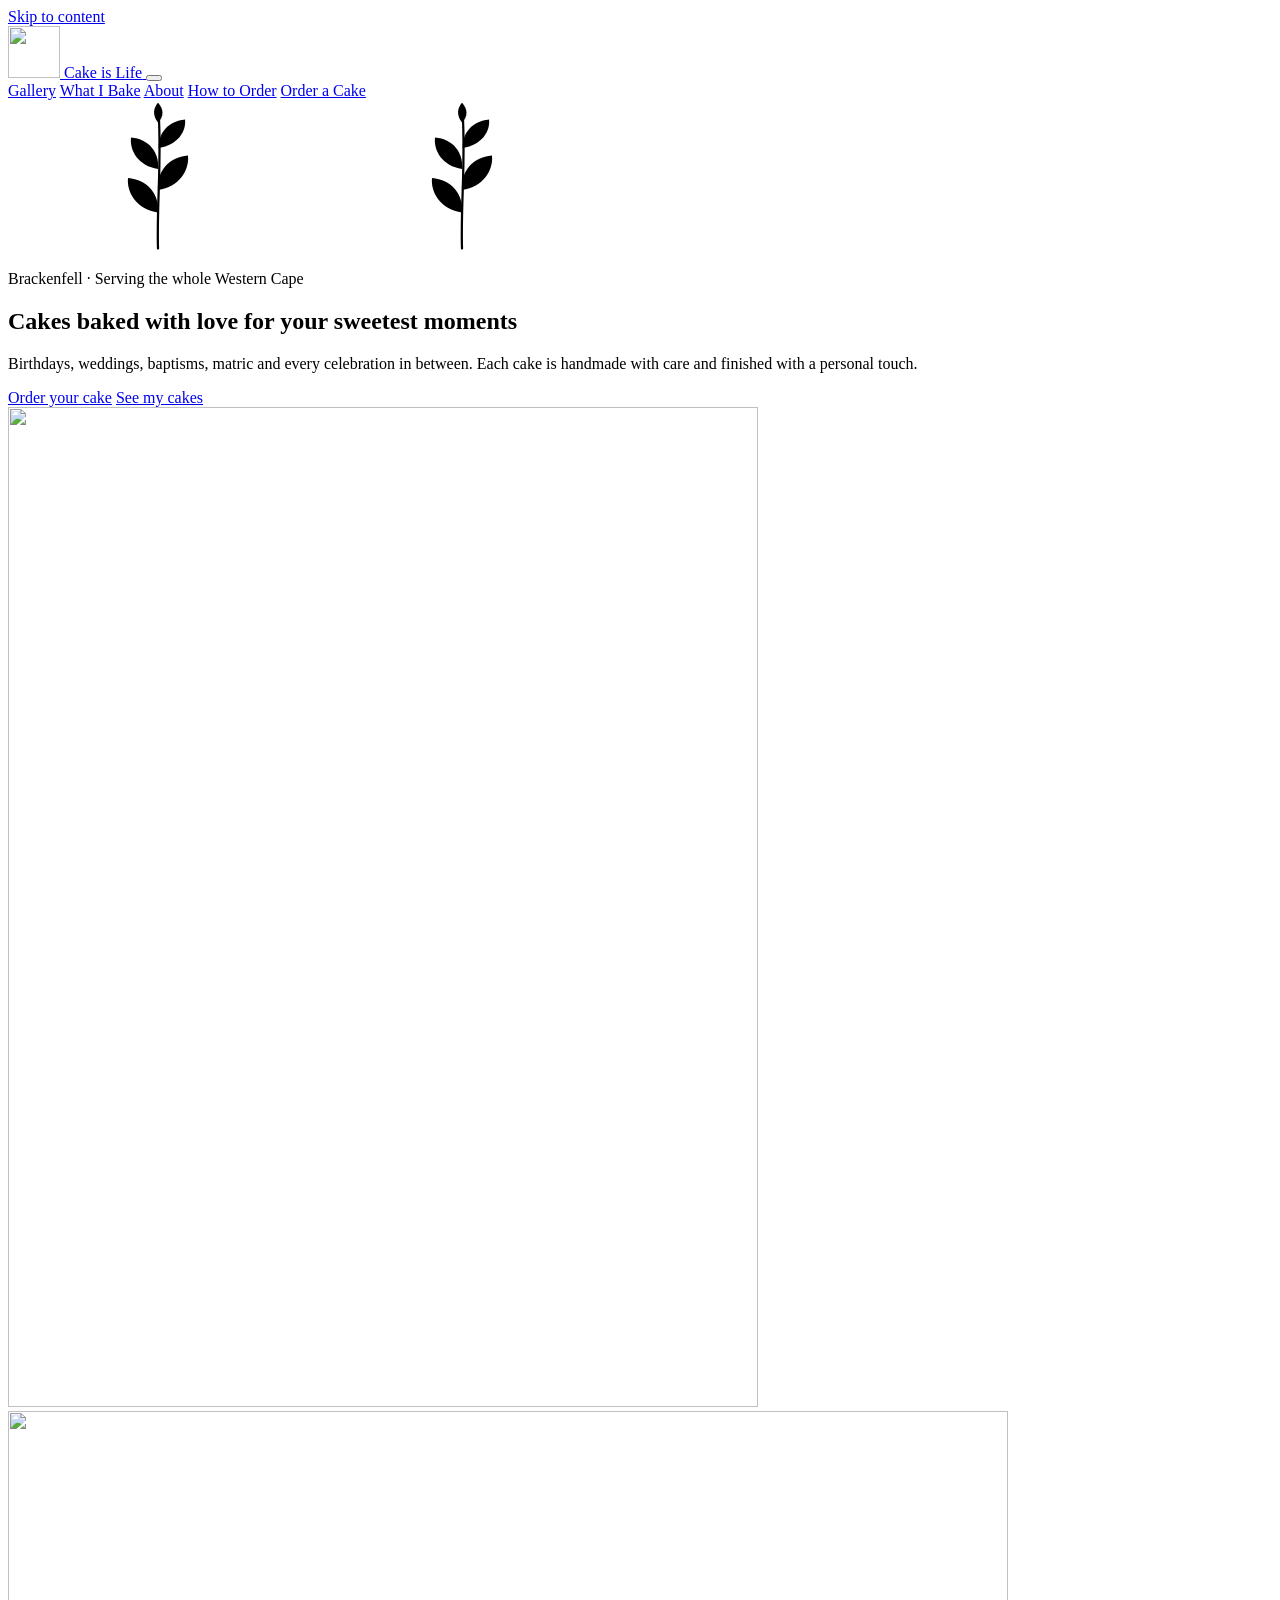
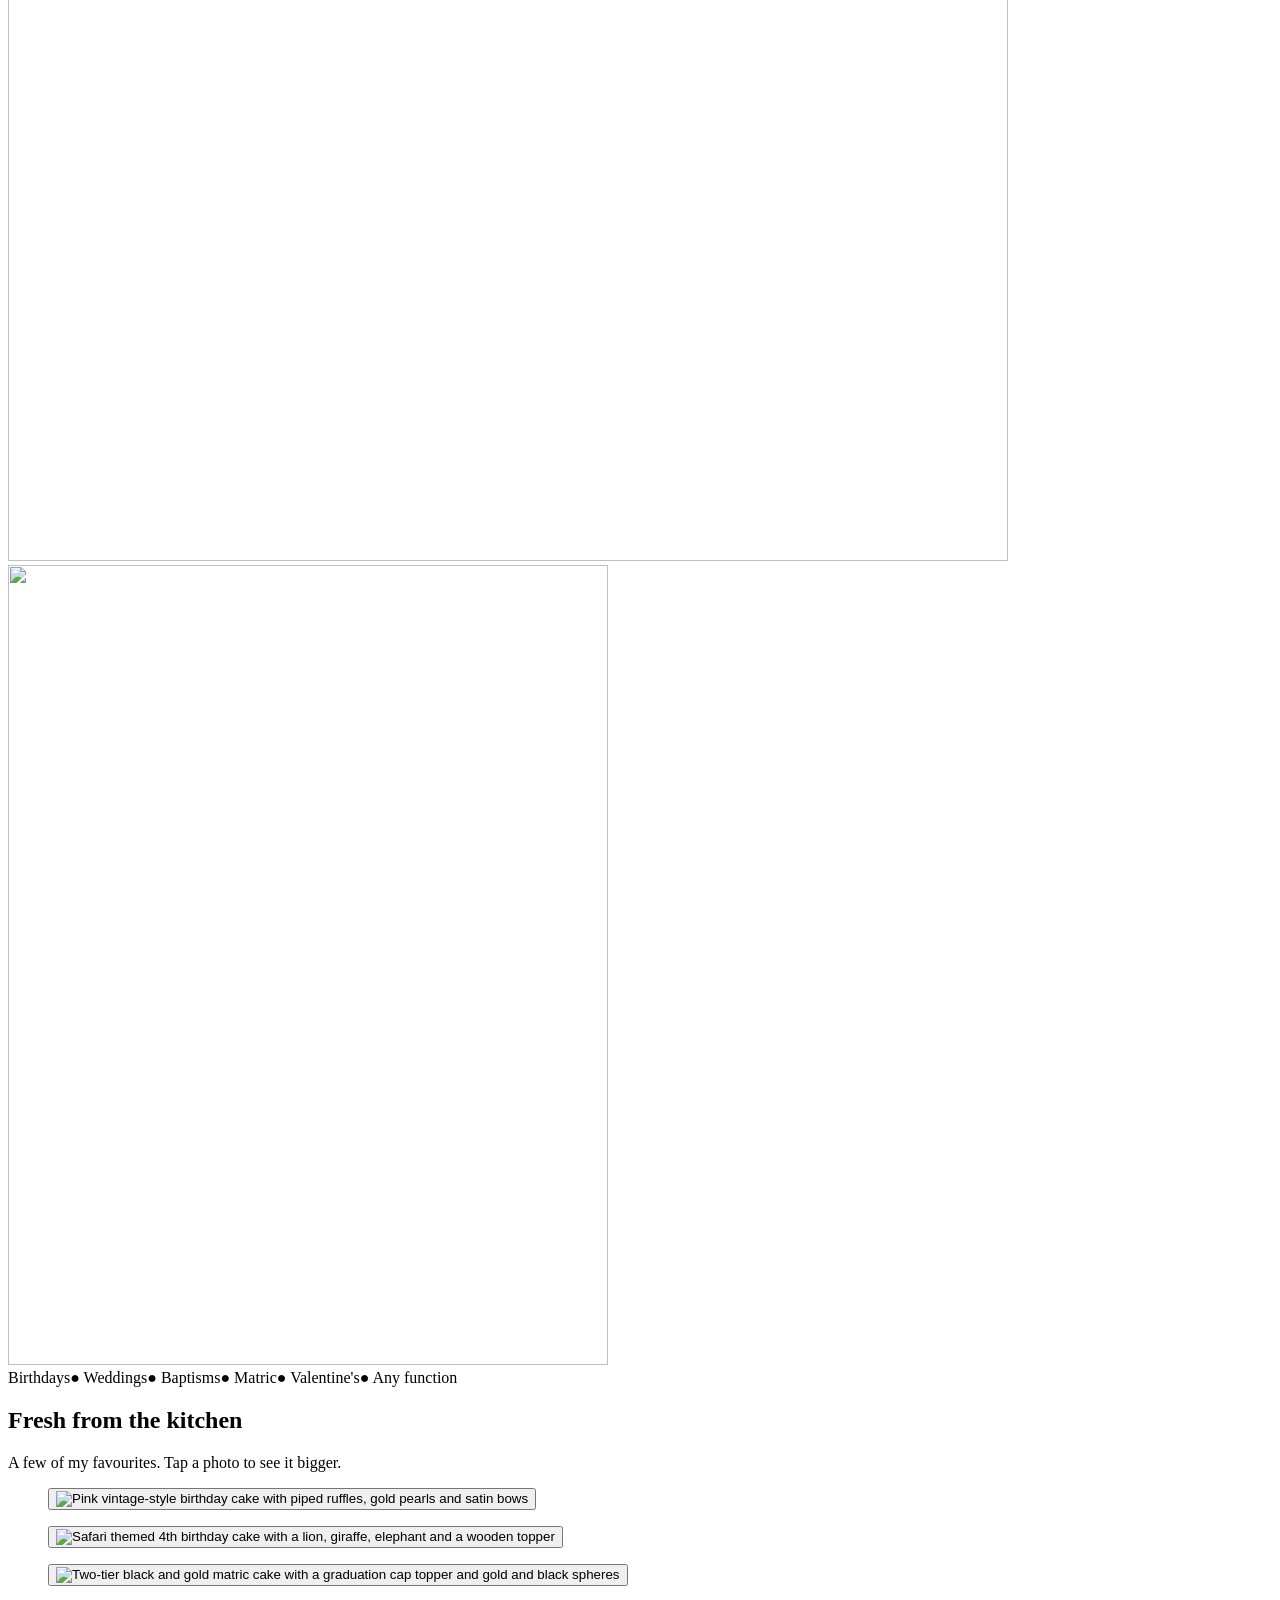
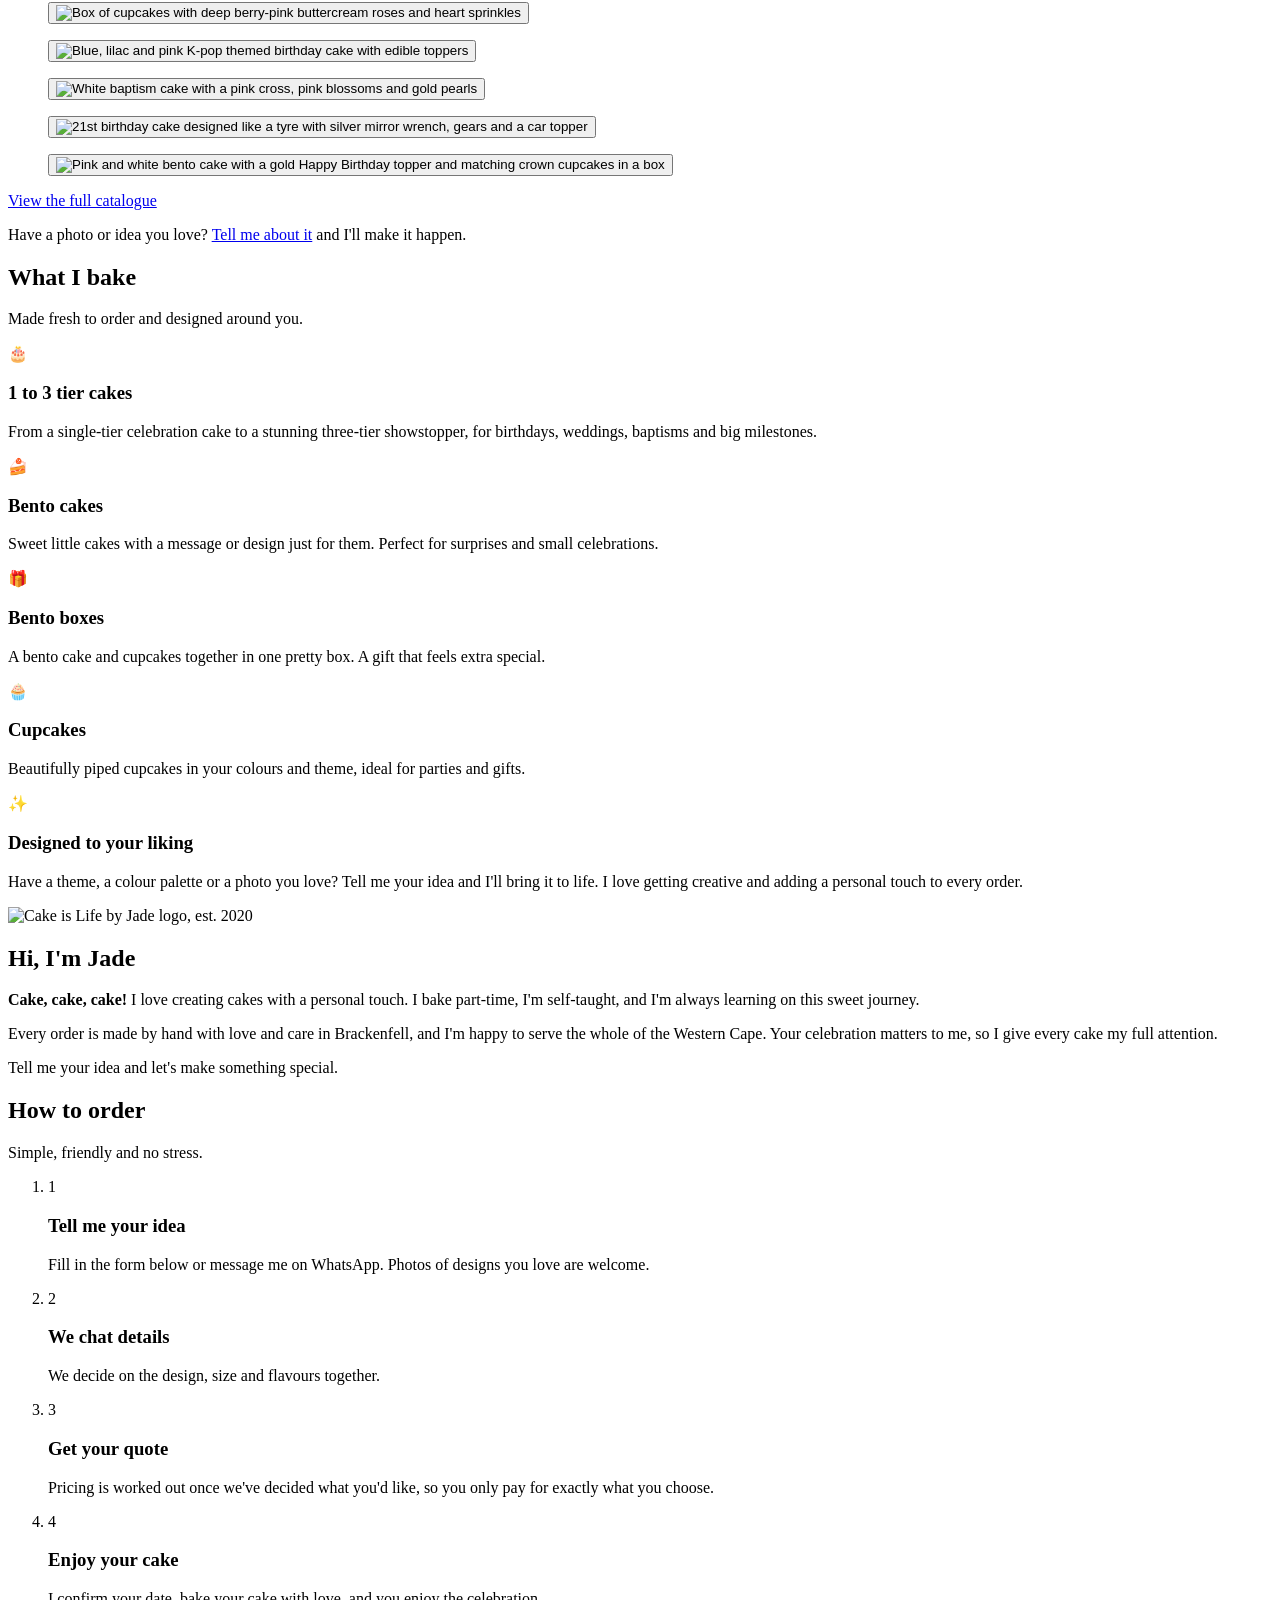
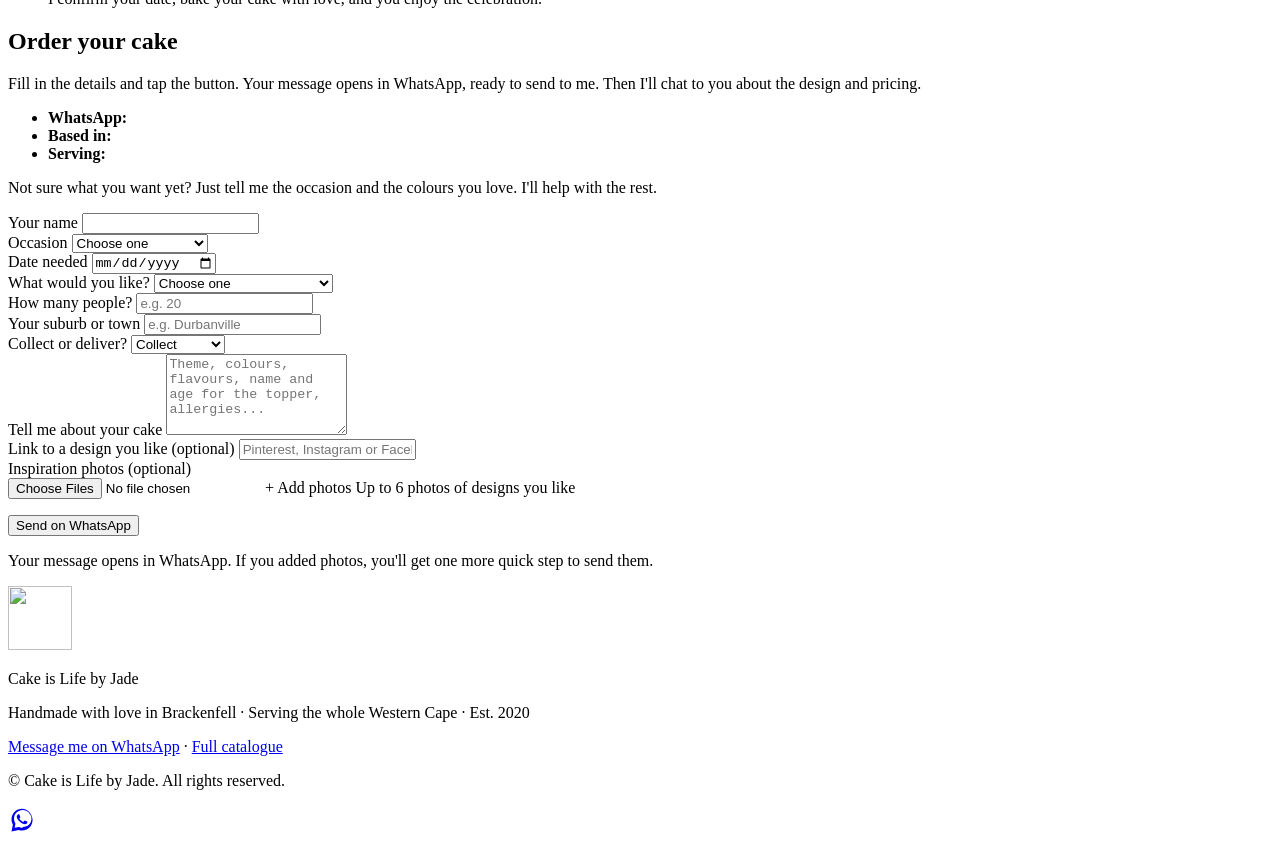
==== index.html @ cea751a5 "Add files via upload" ====
<!DOCTYPE html>
<html lang="en-ZA">
<head>
  <meta charset="utf-8">
  <meta name="viewport" content="width=device-width, initial-scale=1">
  <title>Cake is Life by Jade | Custom Cakes in Brackenfell &amp; the Western Cape</title>
  <meta name="description" content="Handmade custom cakes, bento cakes, bento boxes and cupcakes by Jade in Brackenfell, serving the whole Western Cape. Birthdays, weddings, baptisms and more. Order on WhatsApp.">
  <meta name="theme-color" content="#F27BB0">
  <link rel="icon" type="image/png" href="images/favicon.png">
  <link rel="apple-touch-icon" href="images/favicon.png">

  <meta property="og:title" content="Cake is Life by Jade">
  <meta property="og:description" content="Handmade custom cakes, bento boxes and cupcakes in Brackenfell, serving the whole Western Cape.">
  <meta property="og:type" content="website">
  <meta property="og:image" content="images/cake-pink-vintage.jpg">

  <script type="application/ld+json">
  {
    "@context": "https://schema.org",
    "@type": "Bakery",
    "name": "Cake is Life by Jade",
    "description": "Handmade custom cakes, bento cakes, bento boxes and cupcakes.",
    "telephone": "+27744016644",
    "email": "jadedreyer007@gmail.com",
    "sameAs": [
      "https://www.facebook.com/share/1CcfBVz1Gn/",
      "https://www.instagram.com/cakeislifebyjade"
    ],
    "foundingDate": "2020",
    "address": {
      "@type": "PostalAddress",
      "addressLocality": "Brackenfell",
      "addressRegion": "Western Cape",
      "addressCountry": "ZA"
    },
    "areaServed": { "@type": "AdministrativeArea", "name": "Western Cape" }
  }
  </script>

  <link rel="preconnect" href="https://fonts.googleapis.com">
  <link rel="preconnect" href="https://fonts.gstatic.com" crossorigin>
  <link href="https://fonts.googleapis.com/css2?family=Courgette&family=DM+Sans:wght@400;500;700&display=swap" rel="stylesheet">
  <link rel="stylesheet" href="css/style.css">
</head>
<body>

  <!-- Leaf sprig used for decoration -->
  <svg width="0" height="0" style="position:absolute" aria-hidden="true" focusable="false">
    <symbol id="sprig" viewBox="0 0 100 200">
      <path d="M50 198 C 48 140 56 70 50 6" fill="none" stroke="currentColor" stroke-width="3" stroke-linecap="round"/>
      <path fill="currentColor" d="M50 150 C 22 146 8 124 10 104 C 36 106 52 126 50 150Z"/>
      <path fill="currentColor" d="M50 120 C 78 116 92 94 90 74 C 64 76 48 96 50 120Z"/>
      <path fill="currentColor" d="M50 92 C 24 88 12 68 14 50 C 38 52 52 70 50 92Z"/>
      <path fill="currentColor" d="M51 64 C 76 60 88 42 86 26 C 64 28 50 44 51 64Z"/>
      <path fill="currentColor" d="M50 30 C 42 20 44 10 50 4 C 58 12 58 22 50 30Z"/>
    </symbol>
  </svg>

  <a class="skip" href="#main">Skip to content</a>

  <!-- ============ HEADER ============ -->
  <header class="site-header">
    <div class="wrap header-inner">
      <a class="brand" href="#top" aria-label="Cake is Life by Jade - home">
        <img src="images/logo.png" alt="" width="52" height="52">
        <span class="brand-text">Cake is Life</span>
      </a>
      <button class="nav-toggle" aria-label="Open menu" aria-expanded="false" aria-controls="nav">
        <span></span><span></span><span></span>
      </button>
      <nav id="nav" class="nav" aria-label="Main">
        <a href="#gallery">Gallery</a>
        <a href="#cakes">What I Bake</a>
        <a href="#about">About</a>
        <a href="#how">How to Order</a>
        <a href="#order" class="btn btn-small">Order a Cake</a>
      </nav>
    </div>
  </header>

  <main id="main">

    <!-- ============ HERO ============ -->
    <section class="hero" id="top">
      <svg class="sprig sprig-a" aria-hidden="true"><use href="#sprig"/></svg>
      <svg class="sprig sprig-b" aria-hidden="true"><use href="#sprig"/></svg>
      <div class="wrap hero-inner">
        <div class="hero-text">
          <p class="eyebrow">Brackenfell &middot; Serving the whole Western Cape</p>
          <h1>Cakes baked with love for <span class="script">your sweetest</span> moments</h1>
          <p class="lead">Birthdays, weddings, baptisms, matric and every celebration in between. Each cake is handmade with care and finished with a personal touch.</p>
          <div class="hero-actions">
            <a href="#order" class="btn">Order your cake</a>
            <a href="#gallery" class="btn btn-ghost">See my cakes</a>
          </div>
        </div>
        <div class="hero-photos" aria-hidden="true">
          <img class="hp hp-1" src="images/cake-pink-vintage.jpg" alt="" width="750" height="1000">
          <img class="hp hp-2" src="images/cupcakes-berry.jpg" alt="" width="1000" height="750">
          <img class="hp hp-3" src="images/cake-baptism-pink.jpg" alt="" width="600" height="800">
        </div>
      </div>
    </section>

    <!-- ============ OCCASIONS STRIP ============ -->
    <section class="strip" aria-label="Occasions">
      <div class="wrap strip-inner">
        <span>Birthdays</span><span class="dot">&#9679;</span>
        <span>Weddings</span><span class="dot">&#9679;</span>
        <span>Baptisms</span><span class="dot">&#9679;</span>
        <span>Matric</span><span class="dot">&#9679;</span>
        <span>Valentine's</span><span class="dot">&#9679;</span>
        <span>Any function</span>
      </div>
    </section>

    <!-- ============ FEATURED GALLERY ============ -->
    <section class="section" id="gallery">
      <div class="wrap">
        <h2 class="section-title">Fresh from <span class="script">the kitchen</span></h2>
        <p class="section-sub">A few of my favourites. Tap a photo to see it bigger.</p>

        <div class="gallery-grid" id="galleryGrid">
          <figure class="g-item" data-title="pink vintage ruffle cake">
            <button class="g-btn" aria-label="View larger: pink vintage-style birthday cake">
              <img src="images/cake-pink-vintage.jpg" alt="Pink vintage-style birthday cake with piped ruffles, gold pearls and satin bows" loading="lazy" width="750" height="1000">
            </button>
          </figure>
          <figure class="g-item" data-title="safari themed cake">
            <button class="g-btn" aria-label="View larger: safari themed cake">
              <img src="images/cake-safari.jpg" alt="Safari themed 4th birthday cake with a lion, giraffe, elephant and a wooden topper" loading="lazy" width="750" height="1000">
            </button>
          </figure>
          <figure class="g-item" data-title="black and gold matric cake">
            <button class="g-btn" aria-label="View larger: black and gold matric cake">
              <img src="images/cake-matric-gold.jpg" alt="Two-tier black and gold matric cake with a graduation cap topper and gold and black spheres" loading="lazy" width="750" height="1000">
            </button>
          </figure>
          <figure class="g-item" data-title="berry rose cupcakes">
            <button class="g-btn" aria-label="View larger: berry cupcakes">
              <img src="images/cupcakes-berry.jpg" alt="Box of cupcakes with deep berry-pink buttercream roses and heart sprinkles" loading="lazy" width="1000" height="750">
            </button>
          </figure>
          <figure class="g-item" data-title="K-pop themed cake">
            <button class="g-btn" aria-label="View larger: K-pop themed cake">
              <img src="images/cake-kpop.jpg" alt="Blue, lilac and pink K-pop themed birthday cake with edible toppers" loading="lazy" width="750" height="1000">
            </button>
          </figure>
          <figure class="g-item" data-title="pink baptism cake">
            <button class="g-btn" aria-label="View larger: baptism cake with pink cross">
              <img src="images/cake-baptism-pink.jpg" alt="White baptism cake with a pink cross, pink blossoms and gold pearls" loading="lazy" width="600" height="800">
            </button>
          </figure>
          <figure class="g-item" data-title="tyre themed 21st birthday cake">
            <button class="g-btn" aria-label="View larger: 21st birthday tyre cake">
              <img src="images/cake-21st-tyre.jpg" alt="21st birthday cake designed like a tyre with silver mirror wrench, gears and a car topper" loading="lazy" width="750" height="1000">
            </button>
          </figure>
          <figure class="g-item" data-title="bento cake and cupcake box">
            <button class="g-btn" aria-label="View larger: bento box with cupcakes">
              <img src="images/cake-bento-31.jpg" alt="Pink and white bento cake with a gold Happy Birthday topper and matching crown cupcakes in a box" loading="lazy" width="980" height="1000">
            </button>
          </figure>
        </div>

        <div class="center-cta">
          <a class="btn" href="catalogue.html">View the full catalogue</a>
          <p class="gallery-cta">Have a photo or idea you love? <a href="#order">Tell me about it</a> and I'll make it happen.</p>
        </div>
      </div>
    </section>

    <!-- ============ WHAT I BAKE ============ -->
    <section class="section section-sage" id="cakes">
      <div class="wrap">
        <h2 class="section-title">What I <span class="script">bake</span></h2>
        <p class="section-sub">Made fresh to order and designed around you.</p>

        <div class="cards">
          <article class="card">
            <span class="card-icon" aria-hidden="true">&#127874;</span>
            <h3>1 to 3 tier cakes</h3>
            <p>From a single-tier celebration cake to a stunning three-tier showstopper, for birthdays, weddings, baptisms and big milestones.</p>
          </article>
          <article class="card">
            <span class="card-icon" aria-hidden="true">&#127856;</span>
            <h3>Bento cakes</h3>
            <p>Sweet little cakes with a message or design just for them. Perfect for surprises and small celebrations.</p>
          </article>
          <article class="card">
            <span class="card-icon" aria-hidden="true">&#127873;</span>
            <h3>Bento boxes</h3>
            <p>A bento cake and cupcakes together in one pretty box. A gift that feels extra special.</p>
          </article>
          <article class="card">
            <span class="card-icon" aria-hidden="true">&#129473;</span>
            <h3>Cupcakes</h3>
            <p>Beautifully piped cupcakes in your colours and theme, ideal for parties and gifts.</p>
          </article>
          <article class="card card-wide">
            <span class="card-icon" aria-hidden="true">&#10024;</span>
            <h3>Designed to your liking</h3>
            <p>Have a theme, a colour palette or a photo you love? Tell me your idea and I'll bring it to life. I love getting creative and adding a personal touch to every order.</p>
          </article>
        </div>
      </div>
    </section>

    <!-- ============ ABOUT ============ -->
    <section class="section" id="about">
      <div class="wrap about">
        <div class="about-img">
          <img src="images/logo.png" alt="Cake is Life by Jade logo, est. 2020" width="500" height="500" loading="lazy">
        </div>
        <div class="about-text">
          <h2 class="section-title left">Hi, I'm <span class="script">Jade</span></h2>
          <p><strong>Cake, cake, cake!</strong> I love creating cakes with a personal touch. I bake part-time, I'm self-taught, and I'm always learning on this sweet journey.</p>
          <p>Every order is made by hand with love and care in Brackenfell, and I'm happy to serve the whole of the Western Cape. Your celebration matters to me, so I give every cake my full attention.</p>
          <p>Tell me your idea and let's make something special.</p>
        </div>
      </div>
    </section>

    <!-- ============ HOW TO ORDER ============ -->
    <section class="section section-tint" id="how">
      <div class="wrap">
        <h2 class="section-title">How to <span class="script">order</span></h2>
        <p class="section-sub">Simple, friendly and no stress.</p>

        <ol class="steps">
          <li>
            <span class="step-num">1</span>
            <h3>Tell me your idea</h3>
            <p>Fill in the form below or message me on WhatsApp. Photos of designs you love are welcome.</p>
          </li>
          <li>
            <span class="step-num">2</span>
            <h3>We chat details</h3>
            <p>We decide on the design, size and flavours together.</p>
          </li>
          <li>
            <span class="step-num">3</span>
            <h3>Get your quote</h3>
            <p>Pricing is worked out once we've decided what you'd like, so you only pay for exactly what you choose.</p>
          </li>
          <li>
            <span class="step-num">4</span>
            <h3>Enjoy your cake</h3>
            <p>I confirm your date, bake your cake with love, and you enjoy the celebration.</p>
          </li>
        </ol>
      </div>
    </section>

    <!-- ============ ORDER ============ -->
    <section class="section" id="order">
      <div class="wrap order">
        <div class="order-info">
          <h2 class="section-title left">Order your <span class="script">cake</span></h2>
          <p>Fill in the details and tap the button. Your message opens in WhatsApp, ready to send to me. Then I'll chat to you about the design and pricing.</p>
          <ul class="contact-list">
            <li><strong>WhatsApp:</strong> <a id="waLink" href="#" target="_blank" rel="noopener"></a></li>
            <li id="emailRow" hidden><strong>Email:</strong> <a id="emailLink" href="#"></a></li>
            <li><strong>Based in:</strong> <span id="baseText"></span></li>
            <li><strong>Serving:</strong> <span id="serviceText"></span></li>
          </ul>
          <p class="note">Not sure what you want yet? Just tell me the occasion and the colours you love. I'll help with the rest.</p>
          <div class="socials" id="socials"></div>
        </div>

        <form class="form" id="orderForm" novalidate>
          <div class="field">
            <label for="f-name">Your name</label>
            <input id="f-name" name="name" type="text" autocomplete="name" required>
          </div>
          <div class="row">
            <div class="field">
              <label for="f-occasion">Occasion</label>
              <select id="f-occasion" name="occasion" required>
                <option value="">Choose one</option>
                <option>Birthday</option>
                <option>Wedding</option>
                <option>Baptism</option>
                <option>Matric / Graduation</option>
                <option>Valentine's Day</option>
                <option>Other function</option>
              </select>
            </div>
            <div class="field">
              <label for="f-date">Date needed</label>
              <input id="f-date" name="date" type="date" required>
            </div>
          </div>
          <div class="row">
            <div class="field">
              <label for="f-type">What would you like?</label>
              <select id="f-type" name="type" required>
                <option value="">Choose one</option>
                <option>1 tier cake</option>
                <option>2 tier cake</option>
                <option>3 tier cake</option>
                <option>Bento cake</option>
                <option>Bento box (with cupcakes)</option>
                <option>Cupcakes</option>
                <option>Not sure yet</option>
              </select>
            </div>
            <div class="field">
              <label for="f-servings">How many people?</label>
              <input id="f-servings" name="servings" type="text" inputmode="numeric" placeholder="e.g. 20">
            </div>
          </div>
          <div class="row">
            <div class="field">
              <label for="f-area">Your suburb or town</label>
              <input id="f-area" name="area" type="text" autocomplete="address-level2" placeholder="e.g. Durbanville">
            </div>
            <div class="field">
              <label for="f-method">Collect or deliver?</label>
              <select id="f-method" name="method">
                <option>Collect</option>
                <option>Deliver</option>
                <option>Not sure yet</option>
              </select>
            </div>
          </div>
          <div class="field">
            <label for="f-details">Tell me about your cake</label>
            <textarea id="f-details" name="details" rows="5" placeholder="Theme, colours, flavours, name and age for the topper, allergies..." required></textarea>
          </div>
          <div class="field">
            <label for="f-link">Link to a design you like (optional)</label>
            <input id="f-link" name="link" type="url" inputmode="url" placeholder="Pinterest, Instagram or Facebook link">
          </div>

          <div class="field">
            <span class="label-like" id="photoLabel">Inspiration photos (optional)</span>
            <div class="upload">
              <input id="f-photos" type="file" accept="image/*" multiple aria-labelledby="photoLabel photoHint">
              <label for="f-photos" class="upload-btn">
                <span class="upload-plus" aria-hidden="true">+</span> Add photos
              </label>
              <span class="upload-hint" id="photoHint">Up to 6 photos of designs you like</span>
            </div>
            <ul class="thumbs" id="thumbs" aria-live="polite"></ul>
          </div>

          <p class="form-error" id="formError" role="alert" hidden></p>
          <button class="btn btn-wa" type="submit">Send on WhatsApp</button>
          <p class="fine">Your message opens in WhatsApp. If you added photos, you'll get one more quick step to send them.</p>

          <div class="photo-step" id="photoStep" hidden>
            <h3>Last step: send your photos</h3>
            <p id="photoStepText">Your message is ready in WhatsApp. Now send your photos to Jade in the same chat.</p>
            <button type="button" class="btn" id="sharePhotos">Send my photos</button>
            <a class="btn btn-ghost" id="reopenChat" href="#" target="_blank" rel="noopener">Open chat with Jade</a>
            <p class="fine" id="photoFallback" hidden>If the button doesn't open WhatsApp: open your chat with Jade, tap the + or paperclip, choose Gallery or Photos, and pick the same photos.</p>
          </div>
        </form>
      </div>
    </section>
  </main>

  <!-- ============ FOOTER ============ -->
  <footer class="footer">
    <div class="wrap footer-inner">
      <img src="images/logo.png" alt="" width="64" height="64">
      <p class="script footer-brand">Cake is Life by Jade</p>
      <p>Handmade with love in Brackenfell &middot; Serving the whole Western Cape &middot; Est. 2020</p>
      <p><a id="footWa" href="#" target="_blank" rel="noopener">Message me on WhatsApp</a> &middot; <a href="catalogue.html">Full catalogue</a></p>
      <p class="copy">&copy; <span id="year"></span> Cake is Life by Jade. All rights reserved.</p>
    </div>
  </footer>

  <!-- Floating WhatsApp button -->
  <a class="wa-float" id="waFloat" href="#" aria-label="Chat on WhatsApp" target="_blank" rel="noopener">
    <svg viewBox="0 0 32 32" width="28" height="28" aria-hidden="true"><path fill="currentColor" d="M16.04 3C9.4 3 4 8.4 4 15.04c0 2.12.55 4.19 1.6 6.01L4 29l8.12-1.57a12.03 12.03 0 0 0 3.92.66h.01C22.7 28.09 28.1 22.69 28.1 16.05 28.1 9.4 22.69 3 16.04 3Zm0 22.03h-.01c-1.19 0-2.36-.32-3.38-.92l-.24-.14-4.82.93.96-4.7-.16-.25a9.9 9.9 0 0 1-1.52-5.3c0-5.5 4.47-9.97 9.98-9.97 2.66 0 5.16 1.04 7.04 2.92a9.9 9.9 0 0 1 2.92 7.05c0 5.5-4.48 9.38-9.77 9.38Zm5.47-7.47c-.3-.15-1.77-.87-2.04-.97-.27-.1-.47-.15-.67.15-.2.3-.77.97-.94 1.17-.17.2-.35.22-.65.07-.3-.15-1.26-.46-2.4-1.48-.89-.79-1.49-1.77-1.66-2.07-.17-.3-.02-.46.13-.61.14-.13.3-.35.45-.52.15-.17.2-.3.3-.5.1-.2.05-.37-.02-.52-.08-.15-.67-1.62-.92-2.22-.24-.58-.49-.5-.67-.51h-.57c-.2 0-.52.07-.8.37-.27.3-1.04 1.02-1.04 2.48 0 1.46 1.07 2.88 1.22 3.08.15.2 2.1 3.2 5.08 4.49.71.31 1.26.49 1.7.63.71.23 1.36.2 1.87.12.57-.08 1.77-.72 2.02-1.42.25-.7.25-1.3.17-1.42-.07-.12-.27-.2-.57-.35Z"/></svg>
  </a>

  <!-- Lightbox -->
  <div class="lightbox" id="lightbox" role="dialog" aria-modal="true" aria-label="Cake photo viewer" hidden>
    <button class="lb-close" aria-label="Close">&times;</button>
    <button class="lb-nav lb-prev" aria-label="Previous photo">&#8249;</button>
    <figure class="lb-fig">
      <img id="lbImg" src="" alt="">
      <a class="btn btn-small lb-order" id="lbOrder" href="#order">I'd like something like this</a>
    </figure>
    <button class="lb-nav lb-next" aria-label="Next photo">&#8250;</button>
  </div>

  <script src="js/config.js"></script>
  <script src="js/main.js"></script>
</body>
</html>
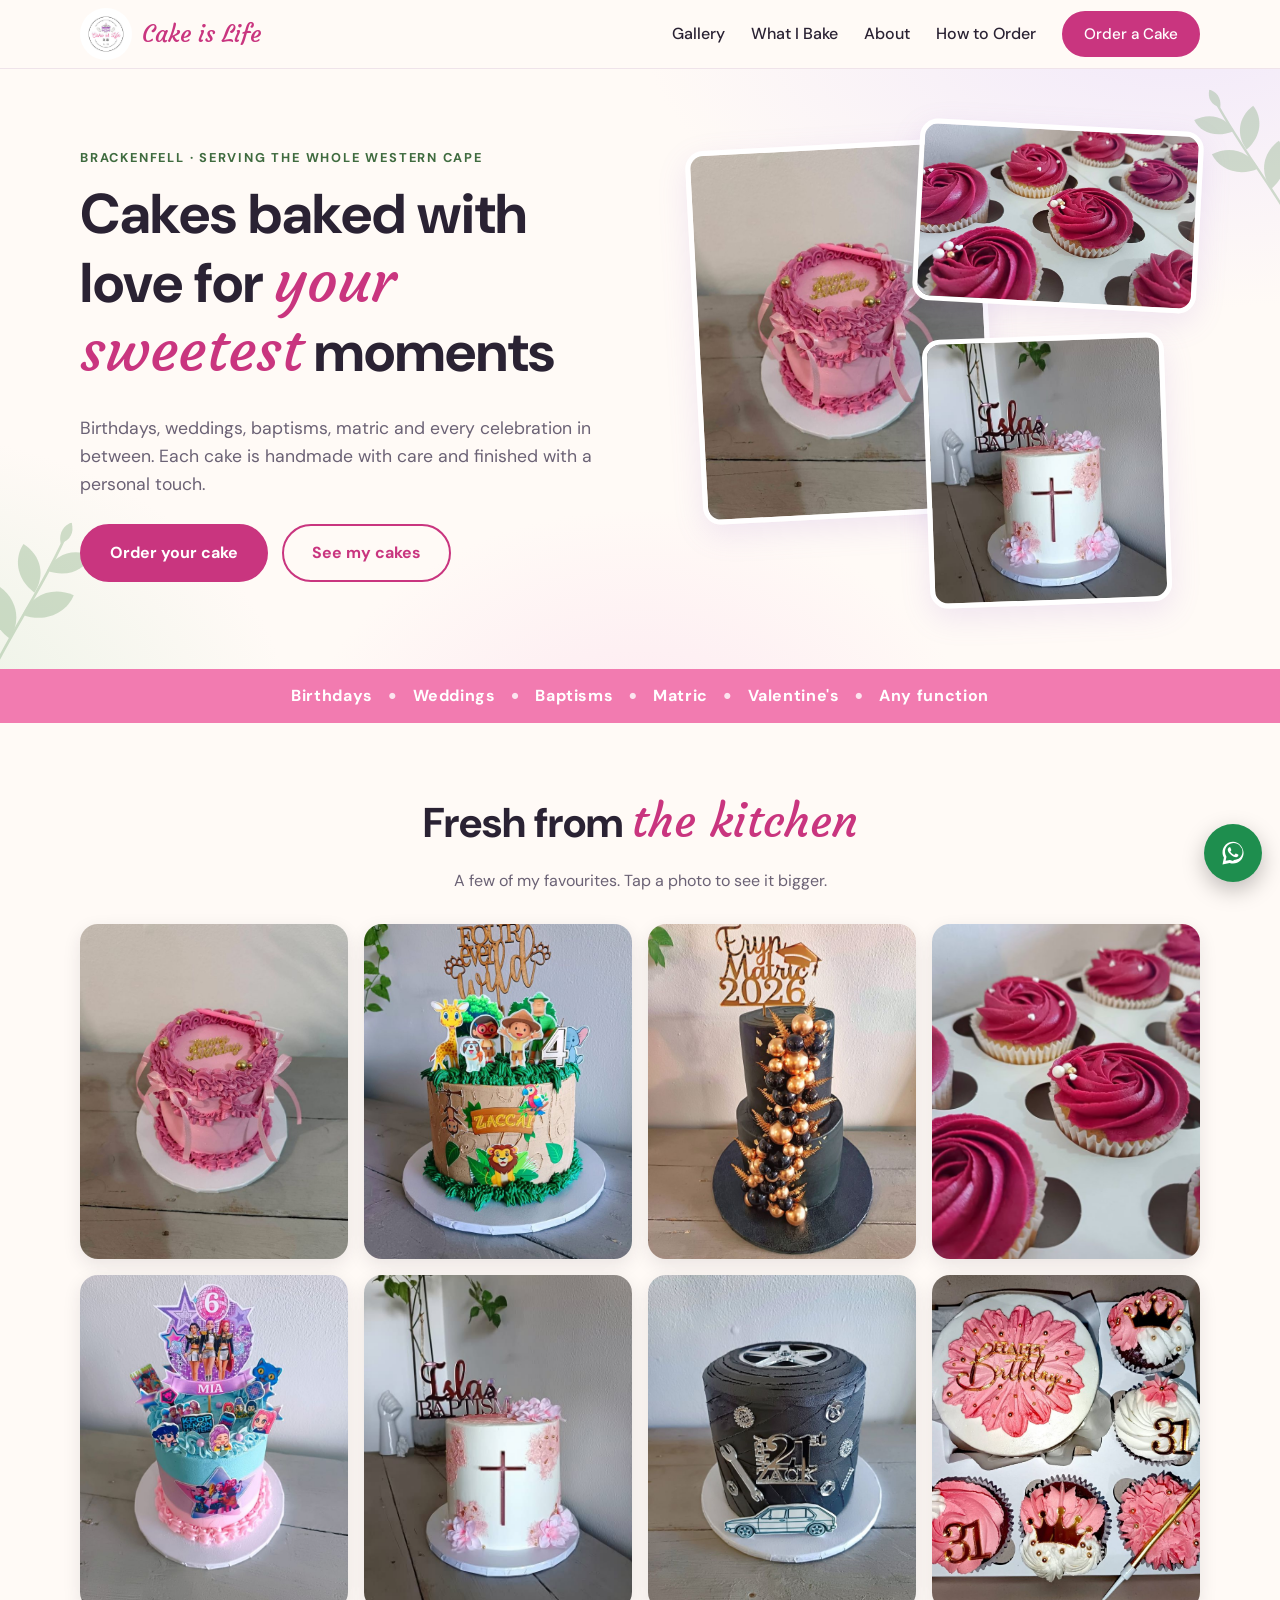
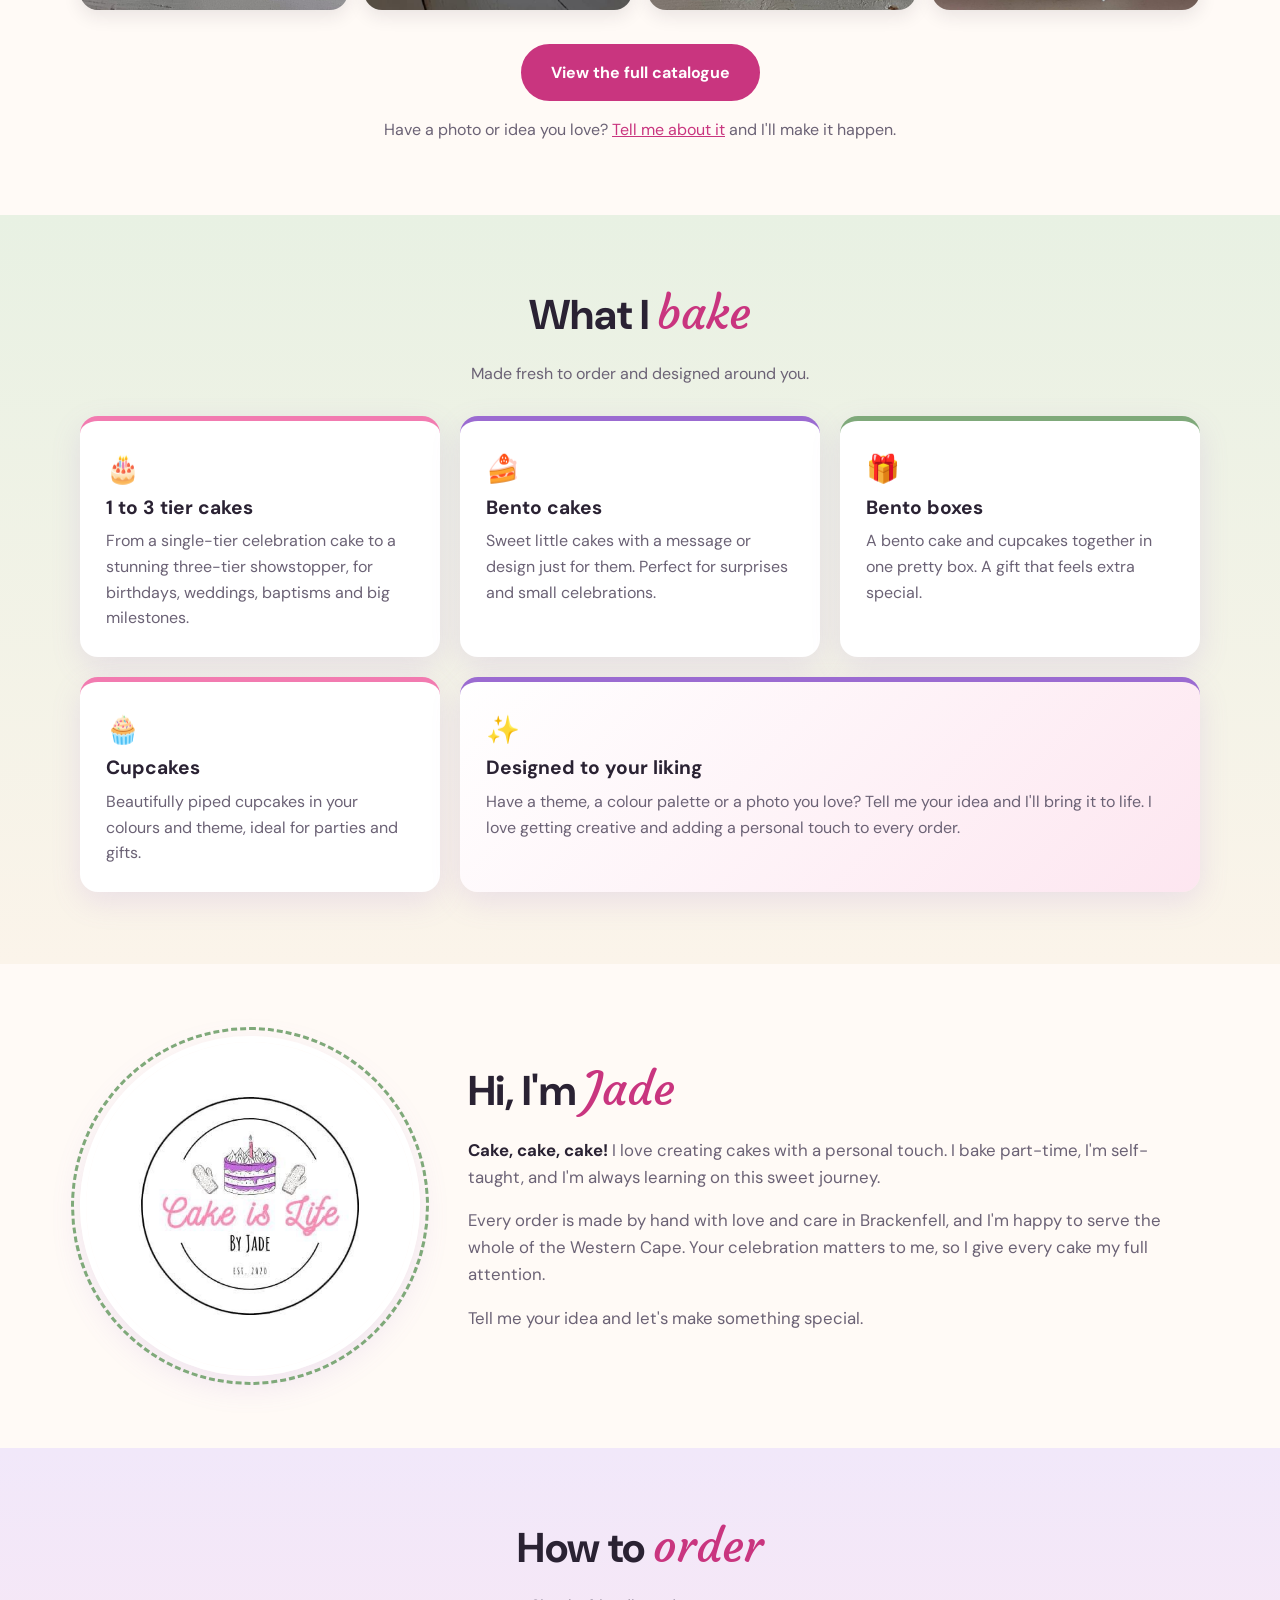
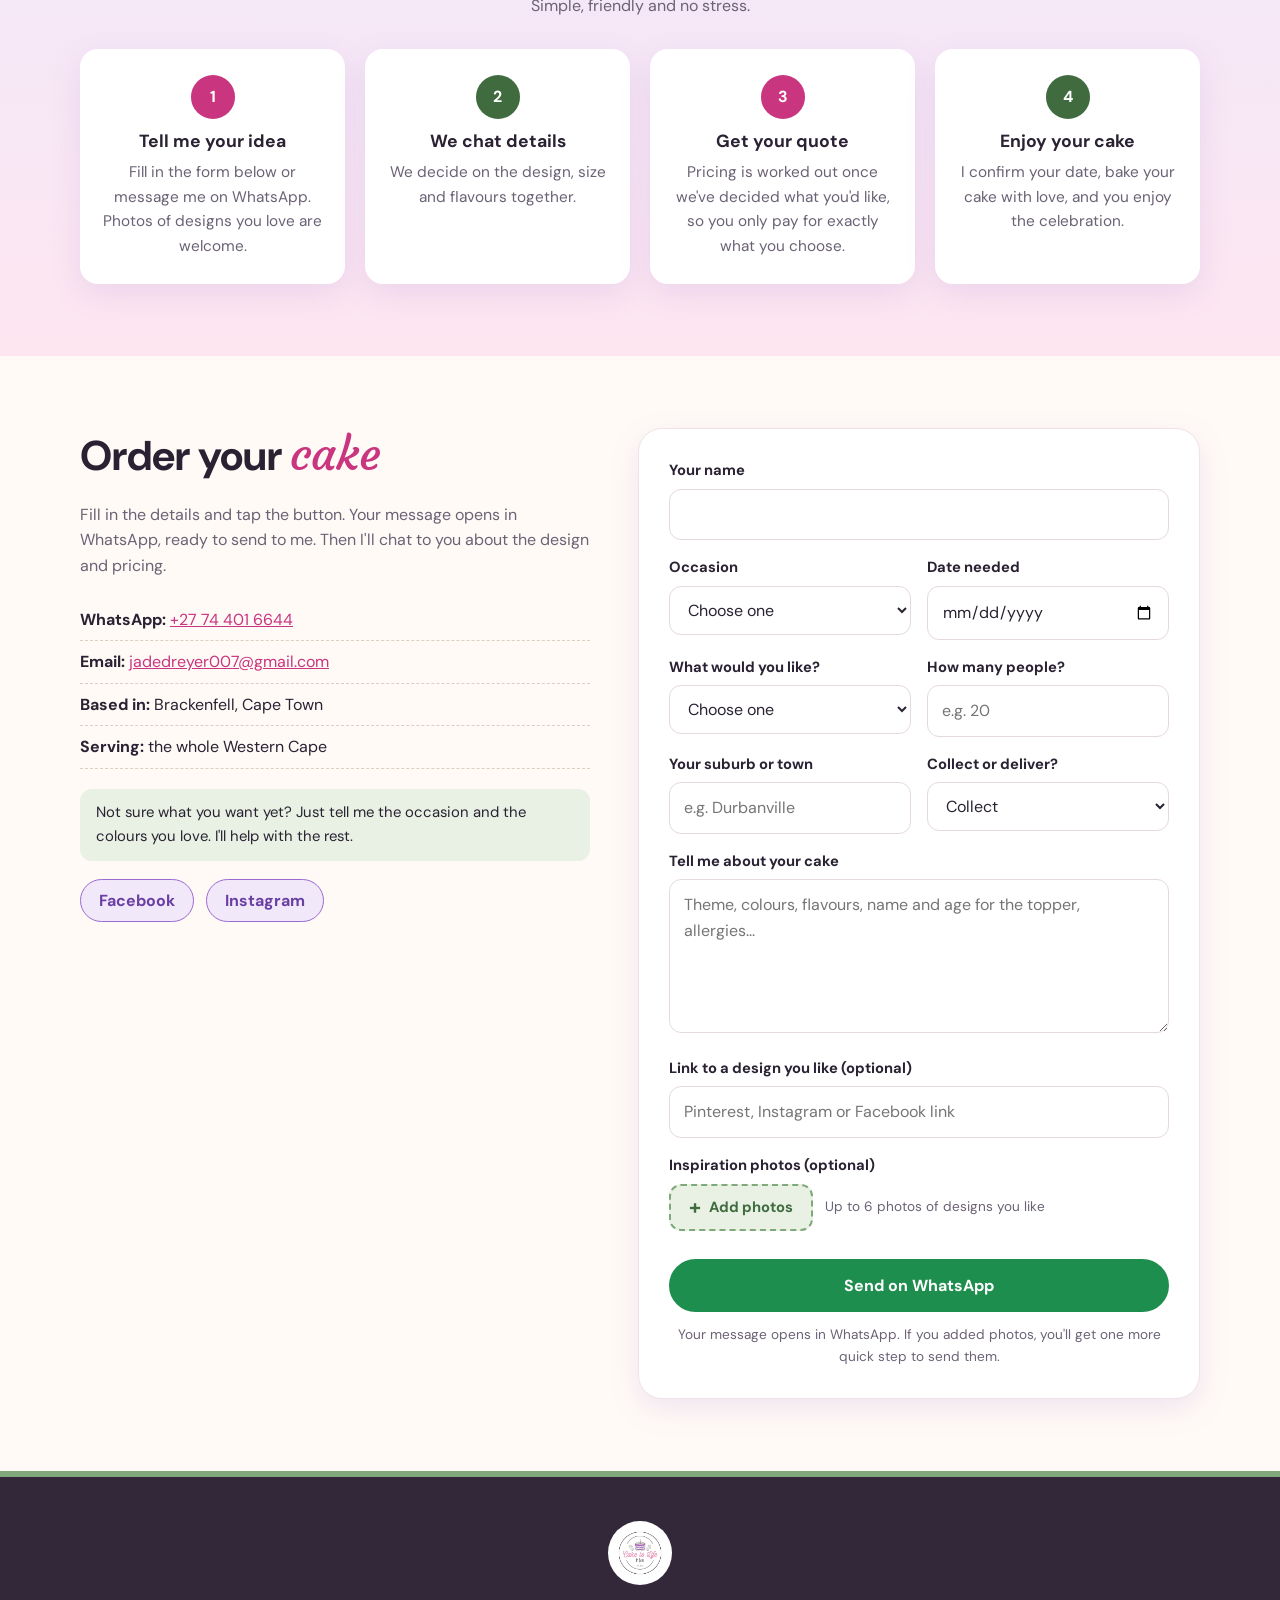
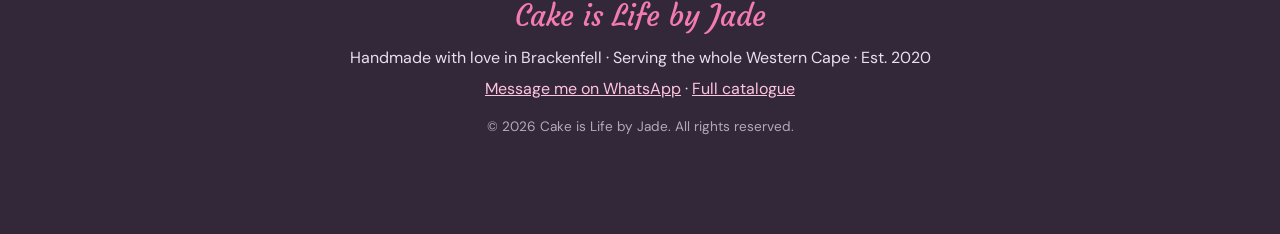
==== commit 9cba13bc: "Rename index (4).html to index.html" ====
--- a/index.html
+++ b/index.html
@@ -6,13 +6,13 @@
   <title>Cake is Life by Jade | Custom Cakes in Brackenfell &amp; the Western Cape</title>
   <meta name="description" content="Handmade custom cakes, bento cakes, bento boxes and cupcakes by Jade in Brackenfell, serving the whole Western Cape. Birthdays, weddings, baptisms and more. Order on WhatsApp.">
   <meta name="theme-color" content="#F27BB0">
-  <link rel="icon" type="image/png" href="images/favicon.png">
-  <link rel="apple-touch-icon" href="images/favicon.png">
+  <link rel="icon" type="image/png" href="favicon.png">
+  <link rel="apple-touch-icon" href="favicon.png">
 
   <meta property="og:title" content="Cake is Life by Jade">
   <meta property="og:description" content="Handmade custom cakes, bento boxes and cupcakes in Brackenfell, serving the whole Western Cape.">
   <meta property="og:type" content="website">
-  <meta property="og:image" content="images/cake-pink-vintage.jpg">
+  <meta property="og:image" content="cake-pink-vintage.jpg">
 
   <script type="application/ld+json">
   {
@@ -40,7 +40,7 @@
   <link rel="preconnect" href="https://fonts.googleapis.com">
   <link rel="preconnect" href="https://fonts.gstatic.com" crossorigin>
   <link href="https://fonts.googleapis.com/css2?family=Courgette&family=DM+Sans:wght@400;500;700&display=swap" rel="stylesheet">
-  <link rel="stylesheet" href="css/style.css">
+  <link rel="stylesheet" href="style.css">
 </head>
 <body>
 
@@ -62,7 +62,7 @@
   <header class="site-header">
     <div class="wrap header-inner">
       <a class="brand" href="#top" aria-label="Cake is Life by Jade - home">
-        <img src="images/logo.png" alt="" width="52" height="52">
+        <img src="logo.png" alt="" width="52" height="52">
         <span class="brand-text">Cake is Life</span>
       </a>
       <button class="nav-toggle" aria-label="Open menu" aria-expanded="false" aria-controls="nav">
@@ -95,9 +95,9 @@
           </div>
         </div>
         <div class="hero-photos" aria-hidden="true">
-          <img class="hp hp-1" src="images/cake-pink-vintage.jpg" alt="" width="750" height="1000">
-          <img class="hp hp-2" src="images/cupcakes-berry.jpg" alt="" width="1000" height="750">
-          <img class="hp hp-3" src="images/cake-baptism-pink.jpg" alt="" width="600" height="800">
+          <img class="hp hp-1" src="cake-pink-vintage.jpg" alt="" width="750" height="1000">
+          <img class="hp hp-2" src="cupcakes-berry.jpg" alt="" width="1000" height="750">
+          <img class="hp hp-3" src="cake-baptism-pink.jpg" alt="" width="600" height="800">
         </div>
       </div>
     </section>
@@ -123,42 +123,42 @@
         <div class="gallery-grid" id="galleryGrid">
           <figure class="g-item" data-title="pink vintage ruffle cake">
             <button class="g-btn" aria-label="View larger: pink vintage-style birthday cake">
-              <img src="images/cake-pink-vintage.jpg" alt="Pink vintage-style birthday cake with piped ruffles, gold pearls and satin bows" loading="lazy" width="750" height="1000">
+              <img src="cake-pink-vintage.jpg" alt="Pink vintage-style birthday cake with piped ruffles, gold pearls and satin bows" loading="lazy" width="750" height="1000">
             </button>
           </figure>
           <figure class="g-item" data-title="safari themed cake">
             <button class="g-btn" aria-label="View larger: safari themed cake">
-              <img src="images/cake-safari.jpg" alt="Safari themed 4th birthday cake with a lion, giraffe, elephant and a wooden topper" loading="lazy" width="750" height="1000">
+              <img src="cake-safari.jpg" alt="Safari themed 4th birthday cake with a lion, giraffe, elephant and a wooden topper" loading="lazy" width="750" height="1000">
             </button>
           </figure>
           <figure class="g-item" data-title="black and gold matric cake">
             <button class="g-btn" aria-label="View larger: black and gold matric cake">
-              <img src="images/cake-matric-gold.jpg" alt="Two-tier black and gold matric cake with a graduation cap topper and gold and black spheres" loading="lazy" width="750" height="1000">
+              <img src="cake-matric-gold.jpg" alt="Two-tier black and gold matric cake with a graduation cap topper and gold and black spheres" loading="lazy" width="750" height="1000">
             </button>
           </figure>
           <figure class="g-item" data-title="berry rose cupcakes">
             <button class="g-btn" aria-label="View larger: berry cupcakes">
-              <img src="images/cupcakes-berry.jpg" alt="Box of cupcakes with deep berry-pink buttercream roses and heart sprinkles" loading="lazy" width="1000" height="750">
+              <img src="cupcakes-berry.jpg" alt="Box of cupcakes with deep berry-pink buttercream roses and heart sprinkles" loading="lazy" width="1000" height="750">
             </button>
           </figure>
           <figure class="g-item" data-title="K-pop themed cake">
             <button class="g-btn" aria-label="View larger: K-pop themed cake">
-              <img src="images/cake-kpop.jpg" alt="Blue, lilac and pink K-pop themed birthday cake with edible toppers" loading="lazy" width="750" height="1000">
+              <img src="cake-kpop.jpg" alt="Blue, lilac and pink K-pop themed birthday cake with edible toppers" loading="lazy" width="750" height="1000">
             </button>
           </figure>
           <figure class="g-item" data-title="pink baptism cake">
             <button class="g-btn" aria-label="View larger: baptism cake with pink cross">
-              <img src="images/cake-baptism-pink.jpg" alt="White baptism cake with a pink cross, pink blossoms and gold pearls" loading="lazy" width="600" height="800">
+              <img src="cake-baptism-pink.jpg" alt="White baptism cake with a pink cross, pink blossoms and gold pearls" loading="lazy" width="600" height="800">
             </button>
           </figure>
           <figure class="g-item" data-title="tyre themed 21st birthday cake">
             <button class="g-btn" aria-label="View larger: 21st birthday tyre cake">
-              <img src="images/cake-21st-tyre.jpg" alt="21st birthday cake designed like a tyre with silver mirror wrench, gears and a car topper" loading="lazy" width="750" height="1000">
+              <img src="cake-21st-tyre.jpg" alt="21st birthday cake designed like a tyre with silver mirror wrench, gears and a car topper" loading="lazy" width="750" height="1000">
             </button>
           </figure>
           <figure class="g-item" data-title="bento cake and cupcake box">
             <button class="g-btn" aria-label="View larger: bento box with cupcakes">
-              <img src="images/cake-bento-31.jpg" alt="Pink and white bento cake with a gold Happy Birthday topper and matching crown cupcakes in a box" loading="lazy" width="980" height="1000">
+              <img src="cake-bento-31.jpg" alt="Pink and white bento cake with a gold Happy Birthday topper and matching crown cupcakes in a box" loading="lazy" width="980" height="1000">
             </button>
           </figure>
         </div>
@@ -210,7 +210,7 @@
     <section class="section" id="about">
       <div class="wrap about">
         <div class="about-img">
-          <img src="images/logo.png" alt="Cake is Life by Jade logo, est. 2020" width="500" height="500" loading="lazy">
+          <img src="logo.png" alt="Cake is Life by Jade logo, est. 2020" width="500" height="500" loading="lazy">
         </div>
         <div class="about-text">
           <h2 class="section-title left">Hi, I'm <span class="script">Jade</span></h2>
@@ -364,7 +364,7 @@
   <!-- ============ FOOTER ============ -->
   <footer class="footer">
     <div class="wrap footer-inner">
-      <img src="images/logo.png" alt="" width="64" height="64">
+      <img src="logo.png" alt="" width="64" height="64">
       <p class="script footer-brand">Cake is Life by Jade</p>
       <p>Handmade with love in Brackenfell &middot; Serving the whole Western Cape &middot; Est. 2020</p>
       <p><a id="footWa" href="#" target="_blank" rel="noopener">Message me on WhatsApp</a> &middot; <a href="catalogue.html">Full catalogue</a></p>
@@ -388,7 +388,7 @@
     <button class="lb-nav lb-next" aria-label="Next photo">&#8250;</button>
   </div>
 
-  <script src="js/config.js"></script>
-  <script src="js/main.js"></script>
+  <script src="config.js"></script>
+  <script src="main.js"></script>
 </body>
 </html>
--- a/style.css
+++ b/style.css
@@ -0,0 +1,367 @@
+/* ==========================================================
+   CAKE IS LIFE BY JADE - STYLES
+   Pink + purple from the logo, with soft sage green for a
+   rustic, natural feel. Change a colour here and it updates
+   everywhere on the site.
+   ========================================================== */
+
+:root {
+  --pink: #F27BB0;
+  --pink-soft: #FDE6F0;
+  --pink-deep: #C9357F;     /* buttons and links (readable on white) */
+  --purple: #9B6BD1;
+  --purple-soft: #F1E8FA;
+  --sage: #7FA97A;
+  --sage-deep: #3F6B3F;
+  --sage-soft: #E8F1E3;
+  --kraft: #FBF4EA;
+  --cream: #FFFAF6;
+  --ink: #2A2233;
+  --muted: #6B6275;
+  --line: #EFE3EA;
+  --radius: 18px;
+  --shadow: 0 10px 30px rgba(155, 107, 209, .15);
+  --font-body: 'DM Sans', system-ui, -apple-system, 'Segoe UI', Roboto, Arial, sans-serif;
+  --font-script: 'Courgette', 'Brush Script MT', cursive;
+}
+
+*, *::before, *::after { box-sizing: border-box; }
+
+html { scroll-behavior: smooth; scroll-padding-top: 76px; }
+
+body {
+  margin: 0;
+  font-family: var(--font-body);
+  color: var(--ink);
+  background: var(--cream);
+  line-height: 1.6;
+  font-size: 16px;
+  -webkit-text-size-adjust: 100%;
+  overflow-x: hidden;
+}
+
+img { max-width: 100%; height: auto; display: block; }
+a { color: var(--pink-deep); }
+h1, h2, h3 { line-height: 1.15; margin: 0 0 .5em; }
+p { margin: 0 0 1em; }
+
+.wrap { width: min(1120px, 100% - 40px); margin-inline: auto; }
+
+.script { font-family: var(--font-script); font-weight: 400; color: var(--pink-deep); }
+
+.skip {
+  position: absolute; left: -999px; top: 0;
+  background: var(--ink); color: #fff; padding: 10px 16px; z-index: 200;
+}
+.skip:focus { left: 8px; top: 8px; }
+
+/* ---------- Leaf decoration ---------- */
+.sprig { position: absolute; width: 90px; height: 180px; color: var(--sage); opacity: .35; pointer-events: none; fill: currentColor; }
+.hero, .page-head { position: relative; overflow: hidden; }
+.sprig-a { left: -14px; bottom: -20px; transform: rotate(28deg); }
+.sprig-b { right: -10px; top: 6px; transform: rotate(-32deg) scaleX(-1); width: 80px; height: 160px; }
+
+/* ---------- Buttons ---------- */
+.btn {
+  display: inline-block;
+  background: var(--pink-deep);
+  color: #fff;
+  text-decoration: none;
+  font-weight: 700;
+  padding: 14px 28px;
+  border-radius: 999px;
+  border: 2px solid var(--pink-deep);
+  font-size: 1rem;
+  font-family: inherit;
+  cursor: pointer;
+  text-align: center;
+  transition: transform .15s ease, box-shadow .15s ease, background .15s ease;
+}
+.btn:hover { transform: translateY(-2px); box-shadow: 0 8px 20px rgba(201, 53, 127, .3); }
+.btn:focus-visible, .chip:focus-visible, .g-btn:focus-visible, .nav a:focus-visible,
+.lb-close:focus-visible, .lb-nav:focus-visible, .nav-toggle:focus-visible, .lb-order:focus-visible {
+  outline: 3px solid var(--purple); outline-offset: 3px;
+}
+.btn-ghost { background: transparent; color: var(--pink-deep); }
+.btn-ghost:hover { background: var(--pink-soft); box-shadow: none; }
+.btn-small { padding: 9px 20px; font-size: .95rem; }
+.btn-wa { width: 100%; background: #1E8E4E; border-color: #1E8E4E; }
+.btn-wa:hover { box-shadow: 0 8px 20px rgba(30, 142, 78, .3); }
+
+/* ---------- Header ---------- */
+.site-header {
+  position: sticky; top: 0; z-index: 100;
+  background: rgba(255, 250, 246, .94);
+  backdrop-filter: blur(10px);
+  -webkit-backdrop-filter: blur(10px);
+  border-bottom: 1px solid var(--line);
+}
+.header-inner { display: flex; align-items: center; justify-content: space-between; height: 68px; }
+.brand { display: flex; align-items: center; gap: 10px; text-decoration: none; color: var(--ink); }
+.brand img { border-radius: 50%; }
+.brand-text { font-family: var(--font-script); font-size: 1.5rem; color: var(--pink-deep); }
+
+.nav { display: flex; align-items: center; gap: 26px; }
+.nav a { text-decoration: none; color: var(--ink); font-weight: 500; }
+.nav a:hover { color: var(--pink-deep); }
+.nav a.btn { color: #fff; }
+
+.nav-toggle { display: none; background: none; border: 0; padding: 10px; cursor: pointer; }
+.nav-toggle span { display: block; width: 24px; height: 2px; background: var(--ink); margin: 5px 0; transition: .2s; }
+.nav-toggle[aria-expanded="true"] span:nth-child(1) { transform: translateY(7px) rotate(45deg); }
+.nav-toggle[aria-expanded="true"] span:nth-child(2) { opacity: 0; }
+.nav-toggle[aria-expanded="true"] span:nth-child(3) { transform: translateY(-7px) rotate(-45deg); }
+
+/* ---------- Hero ---------- */
+.hero {
+  background:
+    radial-gradient(900px 500px at 92% -10%, var(--purple-soft), transparent 60%),
+    radial-gradient(700px 500px at -10% 110%, var(--sage-soft), transparent 60%),
+    radial-gradient(500px 400px at 50% 120%, var(--pink-soft), transparent 70%),
+    var(--cream);
+  padding: 56px 0 64px;
+}
+.hero-inner { position: relative; z-index: 1; display: grid; grid-template-columns: 1.05fr 1fr; gap: 40px; align-items: center; }
+.eyebrow { text-transform: uppercase; letter-spacing: .14em; font-size: .8rem; font-weight: 700; color: var(--sage-deep); margin-bottom: 14px; }
+.hero h1 { font-size: clamp(2.1rem, 5.2vw, 3.5rem); font-weight: 700; }
+.hero h1 .script { font-size: 1.08em; }
+.lead { font-size: 1.1rem; color: var(--muted); max-width: 34em; }
+.hero-actions { display: flex; flex-wrap: wrap; gap: 14px; margin-top: 26px; }
+
+.hero-photos { position: relative; height: 480px; }
+.hp { position: absolute; border-radius: var(--radius); box-shadow: var(--shadow); object-fit: cover; border: 5px solid #fff; }
+.hp-1 { width: 56%; height: 78%; left: 4%; top: 4%; transform: rotate(-3deg); }
+.hp-2 { width: 54%; height: 38%; right: 0; top: 0; transform: rotate(3deg); }
+.hp-3 { width: 46%; height: 56%; right: 6%; bottom: 0; transform: rotate(-2deg); }
+
+/* ---------- Strip ---------- */
+.strip { background: var(--pink); color: #fff; }
+.strip-inner {
+  display: flex; flex-wrap: wrap; justify-content: center; align-items: center;
+  gap: 8px 16px; padding: 14px 0; font-weight: 700; letter-spacing: .04em;
+}
+.strip .dot { font-size: .5rem; opacity: .8; }
+
+/* ---------- Sections ---------- */
+.section { padding: 72px 0; }
+.section-tint { background: linear-gradient(180deg, var(--purple-soft), var(--pink-soft)); }
+.section-sage { background: linear-gradient(180deg, var(--sage-soft), var(--kraft)); }
+.section-title { font-size: clamp(1.8rem, 4vw, 2.6rem); text-align: center; }
+.section-title.left { text-align: left; }
+.section-title .script { font-size: 1.1em; }
+.section-sub { text-align: center; color: var(--muted); margin-bottom: 30px; }
+
+.page-head {
+  background:
+    radial-gradient(800px 400px at 90% 0%, var(--purple-soft), transparent 60%),
+    radial-gradient(600px 400px at 0% 100%, var(--sage-soft), transparent 60%),
+    var(--cream);
+  padding: 46px 0 30px; text-align: center;
+}
+.page-head .wrap { position: relative; z-index: 1; }
+.page-head .section-sub { margin-bottom: 0; }
+.catalogue { padding-top: 40px; }
+
+/* ---------- Featured gallery (neat uniform tiles) ---------- */
+.gallery-grid { display: grid; grid-template-columns: repeat(4, 1fr); gap: 16px; }
+.gallery-grid .g-item { margin: 0; }
+.gallery-grid .g-btn { aspect-ratio: 4 / 5; }
+.gallery-grid .g-btn img { width: 100%; height: 100%; object-fit: cover; }
+
+.center-cta { text-align: center; margin-top: 34px; }
+.gallery-cta { text-align: center; margin: 16px 0 0; color: var(--muted); }
+.center-cta .gallery-cta:first-child { margin: 0 0 16px; }
+
+/* ---------- Catalogue (full photos, masonry) ---------- */
+.filters { display: flex; flex-wrap: wrap; justify-content: center; gap: 10px; margin-bottom: 28px; }
+.chip {
+  font-family: inherit; font-size: .95rem; font-weight: 500;
+  padding: 9px 18px; border-radius: 999px;
+  background: #fff; border: 1.5px solid var(--line); color: var(--ink); cursor: pointer;
+  transition: .15s;
+}
+.chip:hover { border-color: var(--sage); }
+.chip.is-active { background: var(--pink-deep); border-color: var(--pink-deep); color: #fff; }
+
+.gallery { column-count: 3; column-gap: 16px; }
+.gallery .g-item { margin: 0 0 16px; break-inside: avoid; }
+.gallery .g-btn img { width: 100%; }
+
+.g-item[hidden] { display: none; }
+.g-btn {
+  display: block; width: 100%; padding: 0; border: 0; background: none; cursor: zoom-in;
+  border-radius: var(--radius); overflow: hidden; box-shadow: 0 6px 18px rgba(42, 34, 51, .1);
+}
+.g-btn img { transition: transform .35s ease; }
+.g-btn:hover img { transform: scale(1.04); }
+
+/* ---------- Cards ---------- */
+.cards { display: grid; grid-template-columns: repeat(3, 1fr); gap: 20px; }
+.card {
+  background: #fff; border-radius: var(--radius); padding: 26px;
+  box-shadow: var(--shadow); border-top: 5px solid var(--pink);
+}
+.card:nth-child(3n+2) { border-top-color: var(--purple); }
+.card:nth-child(3n) { border-top-color: var(--sage); }
+.card-wide { grid-column: span 2; border-top-color: var(--pink); background: linear-gradient(135deg, #fff, var(--pink-soft)); }
+.card-icon { font-size: 1.7rem; display: block; margin-bottom: 6px; }
+.card h3 { font-size: 1.2rem; }
+.card p { color: var(--muted); margin: 0; }
+
+/* ---------- About ---------- */
+.about { display: grid; grid-template-columns: 340px 1fr; gap: 48px; align-items: center; }
+.about-img img { border-radius: 50%; box-shadow: var(--shadow); border: 6px solid #fff; outline: 3px dashed var(--sage); outline-offset: 6px; }
+.about-text p { color: var(--muted); font-size: 1.05rem; }
+.about-text strong { color: var(--ink); }
+
+/* ---------- Steps ---------- */
+.steps { list-style: none; margin: 0; padding: 0; display: grid; grid-template-columns: repeat(4, 1fr); gap: 20px; }
+.steps li { background: #fff; border-radius: var(--radius); padding: 26px 22px; box-shadow: var(--shadow); text-align: center; }
+.steps h3 { font-size: 1.1rem; }
+.steps p { color: var(--muted); margin: 0; font-size: .96rem; }
+.step-num {
+  display: inline-grid; place-items: center; width: 44px; height: 44px; border-radius: 50%;
+  background: var(--pink-deep); color: #fff; font-weight: 700; margin-bottom: 12px;
+}
+.steps li:nth-child(even) .step-num { background: var(--sage-deep); }
+
+/* ---------- Order ---------- */
+.order { display: grid; grid-template-columns: 1fr 1.1fr; gap: 48px; align-items: start; }
+.order-info p { color: var(--muted); }
+.contact-list { list-style: none; padding: 0; margin: 20px 0; }
+.contact-list li { padding: 8px 0; border-bottom: 1px dashed #D9CFC2; }
+.contact-list li[hidden] { display: none; }
+.note { font-size: .93rem; background: var(--sage-soft); padding: 12px 16px; border-radius: 12px; color: var(--ink) !important; }
+.socials { display: flex; gap: 12px; margin-top: 18px; flex-wrap: wrap; }
+.socials a {
+  text-decoration: none; font-weight: 700; padding: 8px 18px; border-radius: 999px;
+  background: var(--purple-soft); color: #6A3FA3; border: 1.5px solid var(--purple);
+}
+
+.form { background: #fff; padding: 30px; border-radius: 24px; box-shadow: var(--shadow); border: 1px solid var(--line); }
+.field { margin-bottom: 16px; }
+.row { display: grid; grid-template-columns: 1fr 1fr; gap: 16px; }
+label, .label-like { display: block; font-weight: 700; font-size: .92rem; margin-bottom: 6px; }
+input[type="text"], input[type="url"], input[type="date"], select, textarea {
+  width: 100%; font: inherit; color: var(--ink);
+  padding: 12px 14px; border: 1.5px solid #E5D8E0; border-radius: 12px; background: #fff;
+}
+input:focus, select:focus, textarea:focus { outline: 3px solid rgba(155, 107, 209, .35); border-color: var(--purple); }
+textarea { resize: vertical; }
+.form-error { color: #B00020; font-weight: 700; margin-bottom: 12px; }
+.form-error[hidden] { display: none; }
+.fine { font-size: .85rem; color: var(--muted); text-align: center; margin: 12px 0 0; }
+
+/* Photo upload */
+.upload { display: flex; align-items: center; gap: 12px; flex-wrap: wrap; position: relative; }
+.upload input[type="file"] { position: absolute; width: 1px; height: 1px; opacity: 0; overflow: hidden; }
+.upload-btn {
+  display: inline-flex; align-items: center; gap: 8px; margin: 0; cursor: pointer;
+  padding: 10px 18px; border-radius: 12px; border: 2px dashed var(--sage);
+  background: var(--sage-soft); color: var(--sage-deep); font-weight: 700;
+}
+.upload-btn:hover { background: #DCEBD5; }
+.upload input:focus-visible + .upload-btn { outline: 3px solid var(--purple); outline-offset: 3px; }
+.upload-plus { font-size: 1.3rem; line-height: 1; }
+.upload-hint { font-size: .85rem; color: var(--muted); }
+.thumbs { list-style: none; margin: 12px 0 0; padding: 0; display: grid; grid-template-columns: repeat(auto-fill, minmax(84px, 1fr)); gap: 10px; }
+.thumbs li { position: relative; aspect-ratio: 1; border-radius: 12px; overflow: hidden; border: 2px solid #fff; box-shadow: 0 3px 10px rgba(42, 34, 51, .15); }
+.thumbs img { width: 100%; height: 100%; object-fit: cover; }
+.thumbs button {
+  position: absolute; top: 4px; right: 4px; width: 26px; height: 26px; border-radius: 50%;
+  border: 0; background: rgba(42, 34, 51, .8); color: #fff; font-size: 1.1rem; line-height: 1; cursor: pointer;
+}
+
+.photo-step { margin-top: 20px; padding: 20px; border-radius: 16px; background: var(--sage-soft); border: 2px dashed var(--sage); text-align: center; }
+.photo-step[hidden], .photo-step [hidden] { display: none; }
+.photo-step h3 { font-size: 1.15rem; }
+.photo-step .btn { margin: 4px 4px 0; }
+
+/* ---------- Footer ---------- */
+.footer { background: #33283A; color: #E9DFF0; padding: 44px 0 90px; text-align: center; border-top: 6px solid var(--sage); }
+.footer a { color: #FFC4DE; }
+.footer-inner img { margin: 0 auto 8px; border-radius: 50%; background: #fff; }
+.footer-brand { font-size: 1.8rem; color: var(--pink) !important; margin: 0 0 4px; }
+.footer p { margin: 0 0 6px; }
+.footer .copy { font-size: .85rem; opacity: .7; margin-top: 14px; }
+
+/* ---------- Floating WhatsApp ---------- */
+.wa-float {
+  position: fixed; right: 18px; bottom: 18px; z-index: 90;
+  width: 58px; height: 58px; border-radius: 50%;
+  display: grid; place-items: center;
+  background: #1E8E4E; color: #fff;
+  box-shadow: 0 8px 22px rgba(0, 0, 0, .25);
+  transition: transform .15s;
+}
+.wa-float:hover { transform: scale(1.08); }
+
+/* ---------- Lightbox ---------- */
+.lightbox {
+  position: fixed; inset: 0; z-index: 300;
+  background: rgba(20, 14, 26, .93);
+  display: flex; align-items: center; justify-content: center; padding: 20px;
+}
+.lightbox[hidden] { display: none; }
+.lb-fig { margin: 0; display: flex; flex-direction: column; align-items: center; gap: 14px; }
+.lb-fig img { max-height: 78vh; max-width: min(92vw, 900px); width: auto; border-radius: 12px; object-fit: contain; }
+.lb-order { background: #fff; color: var(--pink-deep); border-color: #fff; }
+.lb-close, .lb-nav {
+  position: absolute; background: rgba(255, 255, 255, .15); color: #fff; border: 0; cursor: pointer;
+  width: 48px; height: 48px; border-radius: 50%; font-size: 2rem; line-height: 1;
+  display: grid; place-items: center;
+}
+.lb-close { top: 16px; right: 16px; }
+.lb-prev { left: 14px; top: 50%; transform: translateY(-50%); }
+.lb-next { right: 14px; top: 50%; transform: translateY(-50%); }
+.lb-close:hover, .lb-nav:hover { background: rgba(255, 255, 255, .3); }
+
+/* ---------- Tablet ---------- */
+@media (max-width: 960px) {
+  .hero-inner { grid-template-columns: 1fr; }
+  .hero-photos { height: 400px; max-width: 520px; margin: 10px auto 0; width: 100%; }
+  .gallery-grid { grid-template-columns: repeat(2, 1fr); }
+  .gallery { column-count: 2; }
+  .cards { grid-template-columns: repeat(2, 1fr); }
+  .card-wide { grid-column: span 2; }
+  .steps { grid-template-columns: repeat(2, 1fr); }
+  .about { grid-template-columns: 1fr; text-align: center; }
+  .about-img { max-width: 260px; margin: 0 auto; }
+  .section-title.left { text-align: center; }
+  .order { grid-template-columns: 1fr; }
+}
+
+/* ---------- Phone ---------- */
+@media (max-width: 720px) {
+  .nav-toggle { display: block; }
+  .nav {
+    position: absolute; left: 0; right: 0; top: 68px;
+    background: var(--cream); border-bottom: 1px solid var(--line);
+    flex-direction: column; align-items: stretch; gap: 0; padding: 8px 20px 18px;
+    display: none;
+  }
+  .nav.open { display: flex; }
+  .nav a { padding: 14px 4px; border-bottom: 1px solid var(--line); }
+  .nav a.btn { margin-top: 12px; text-align: center; border-bottom: 2px solid var(--pink-deep); }
+  .section { padding: 54px 0; }
+  .hero { padding: 36px 0 44px; }
+  .hero-photos { height: 340px; }
+  .cards, .steps { grid-template-columns: 1fr; }
+  .card-wide { grid-column: auto; }
+  .row { grid-template-columns: 1fr; gap: 0; }
+  .form { padding: 22px; }
+  .hero-actions .btn { flex: 1 1 100%; }
+  .sprig { opacity: .25; }
+}
+
+@media (max-width: 480px) {
+  .gallery-grid { gap: 10px; }
+  .gallery { column-gap: 10px; }
+  .gallery .g-item { margin-bottom: 10px; }
+  .lb-nav { width: 40px; height: 40px; }
+}
+
+@media (prefers-reduced-motion: reduce) {
+  html { scroll-behavior: auto; }
+  * { transition: none !important; }
+}
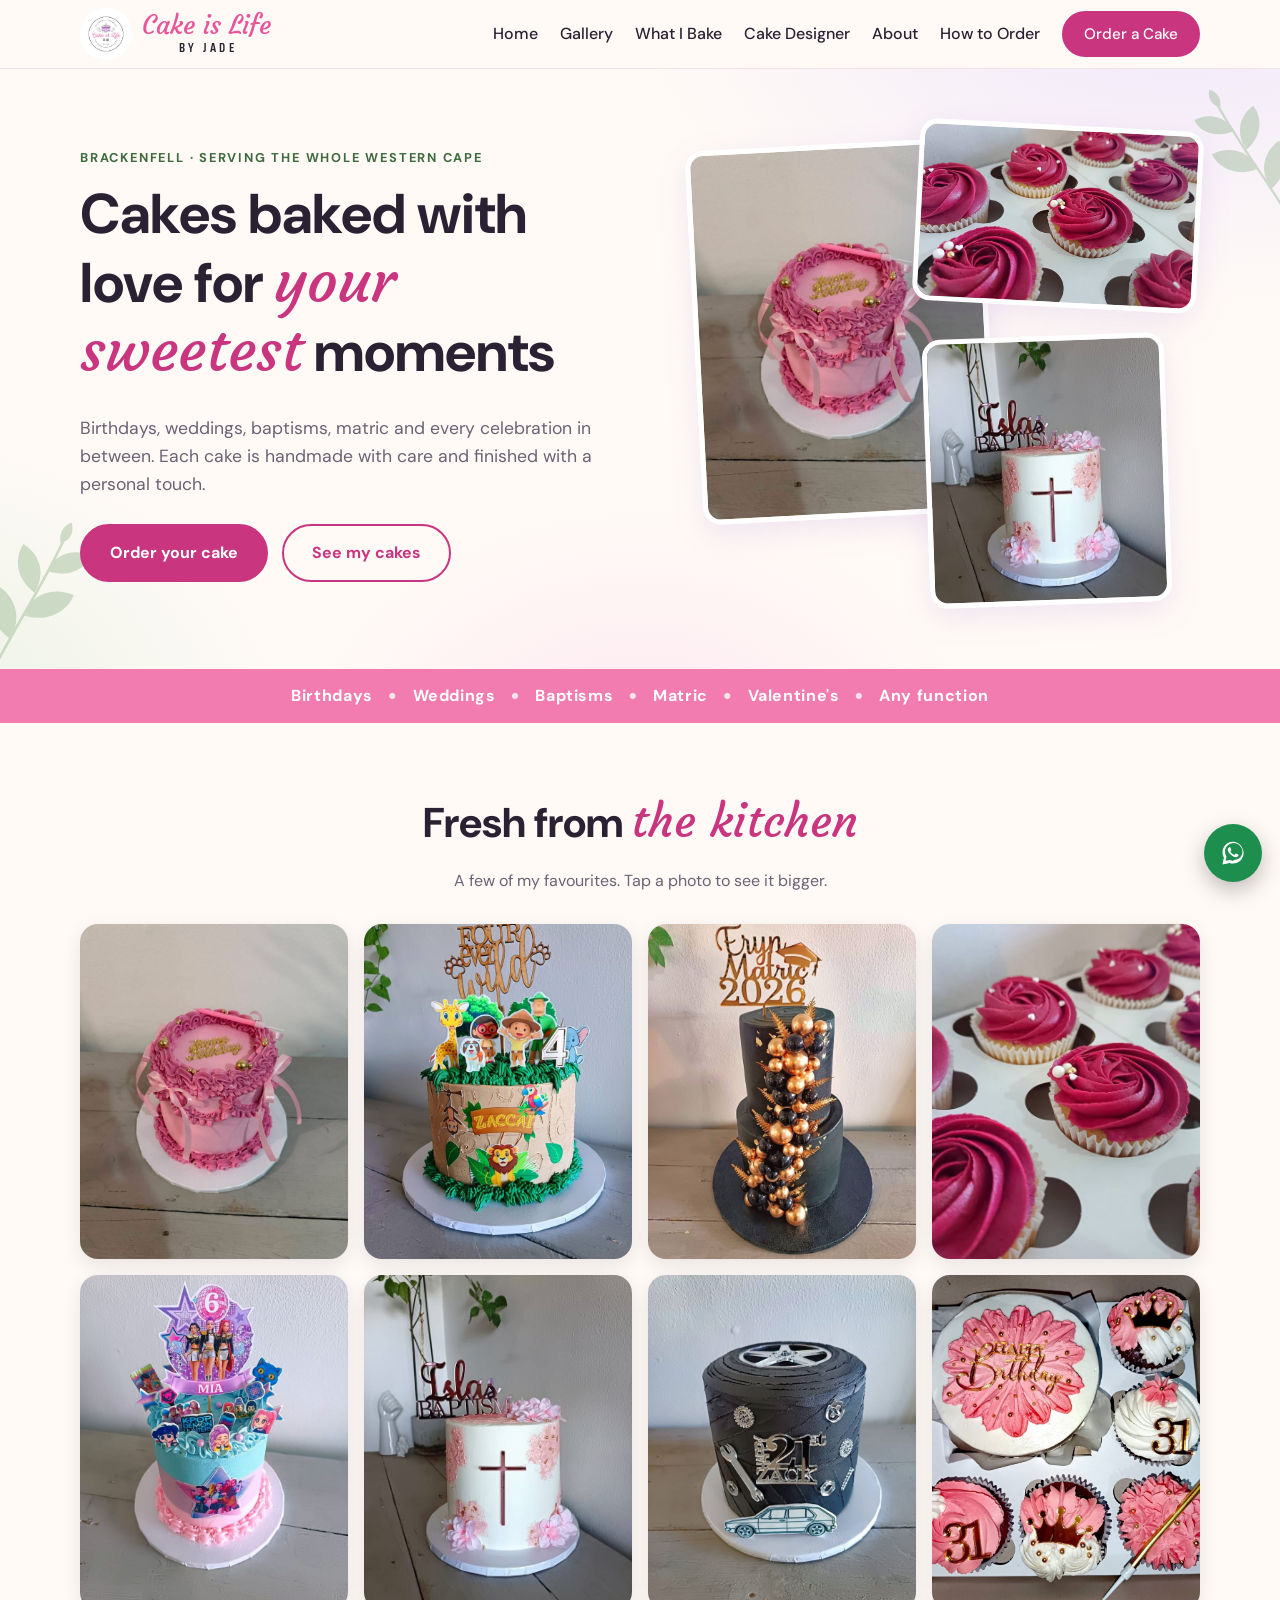
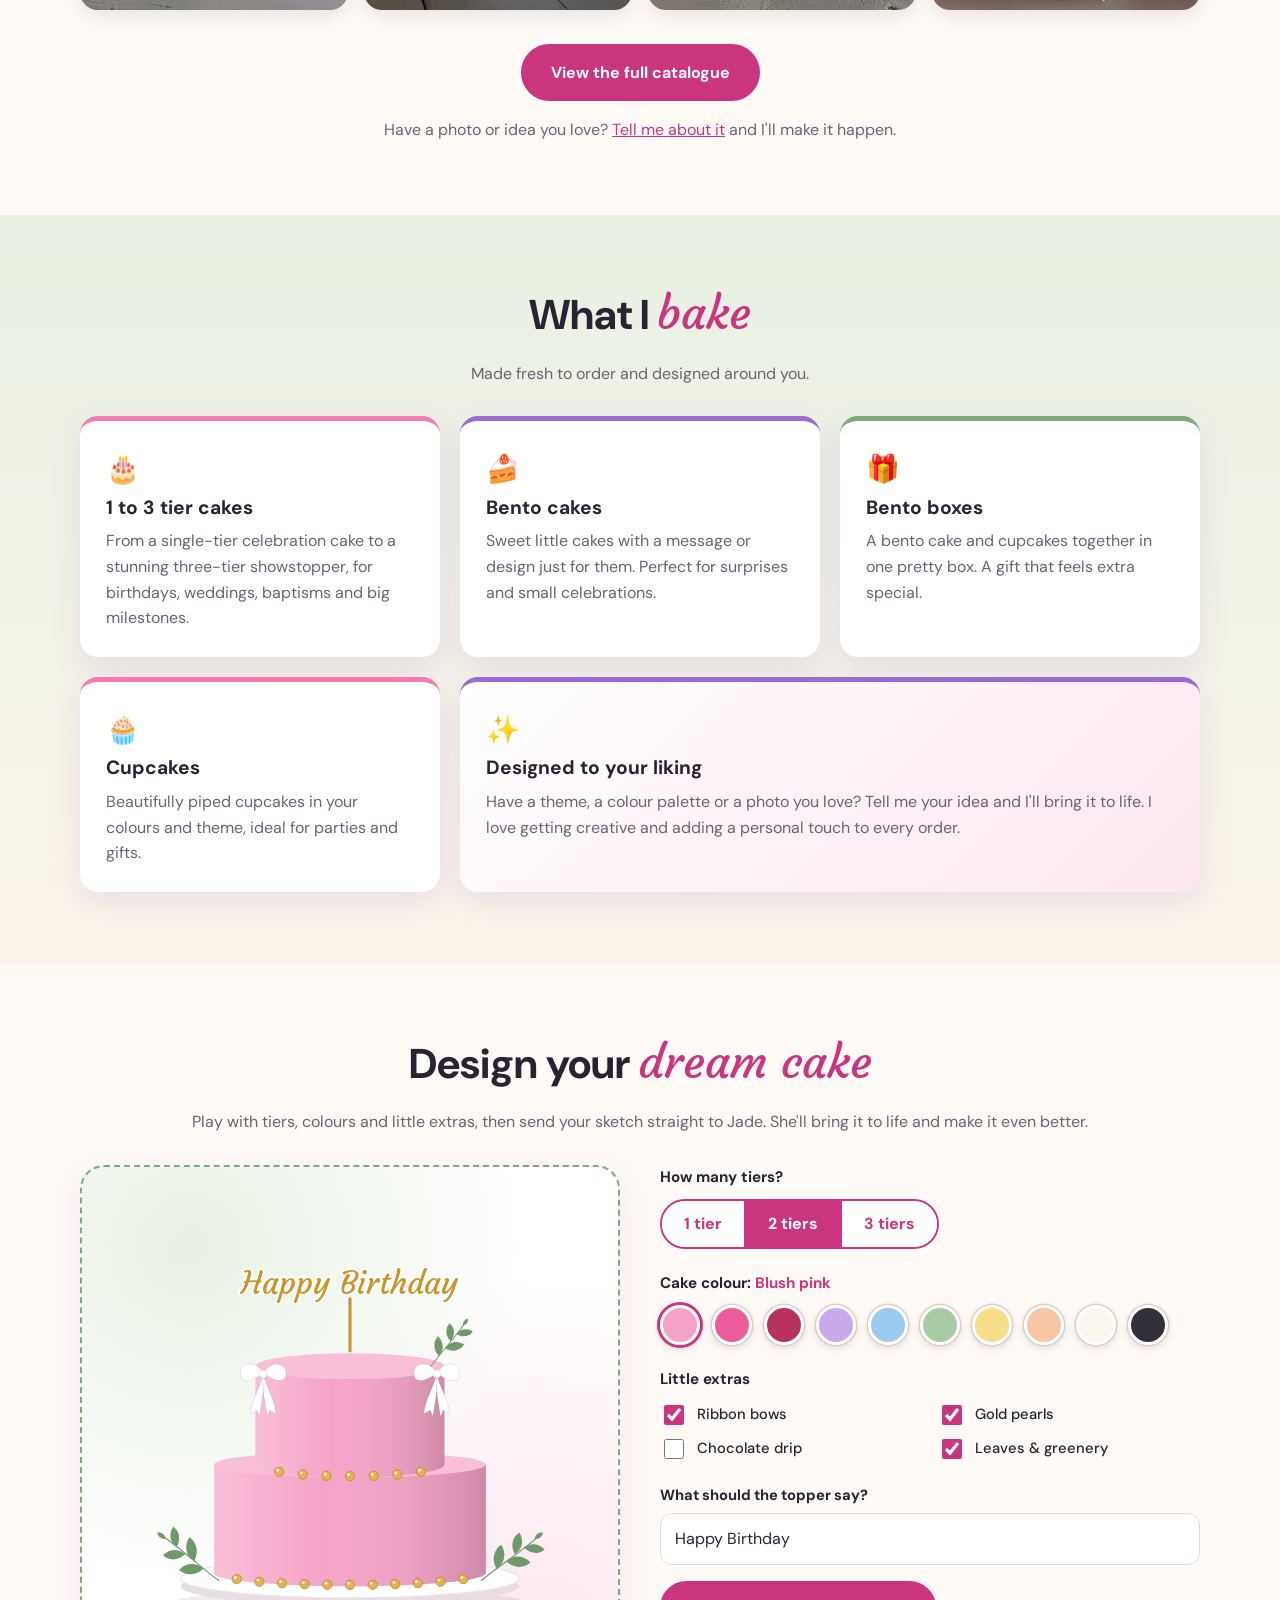
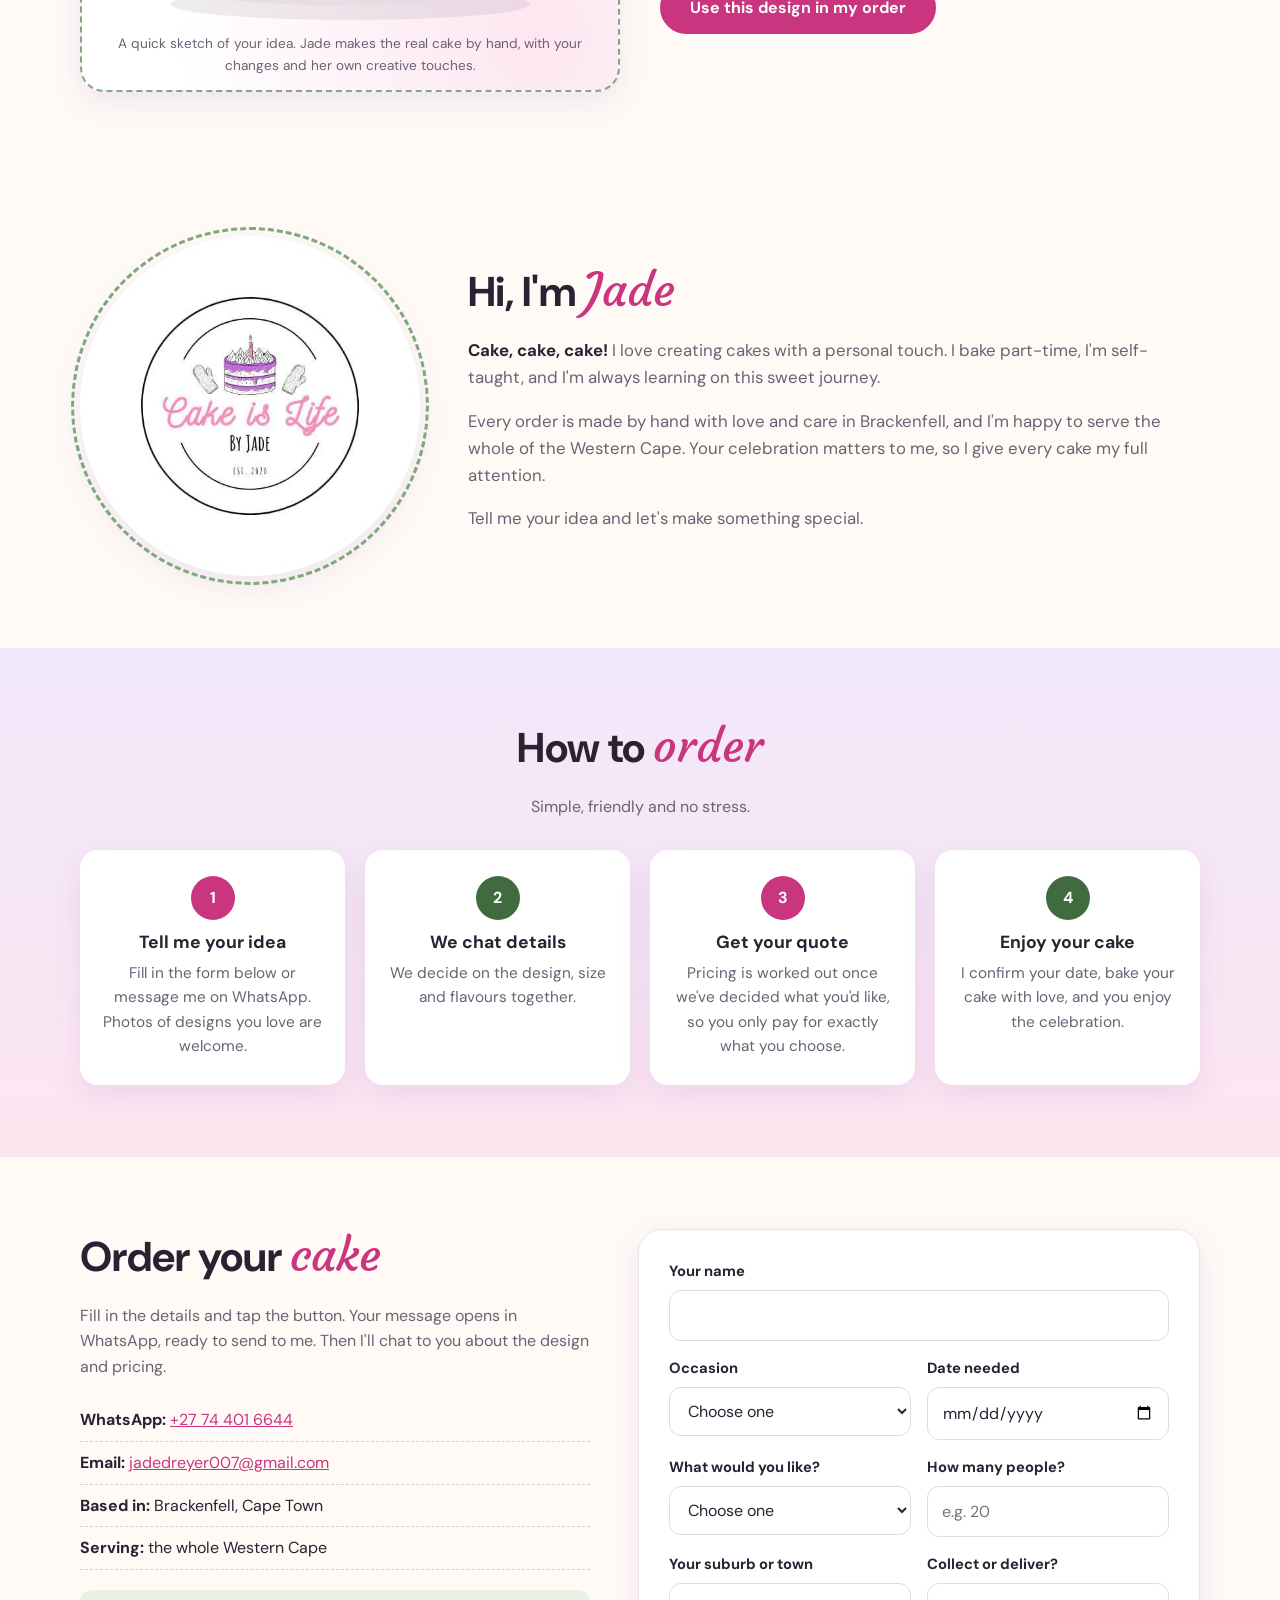
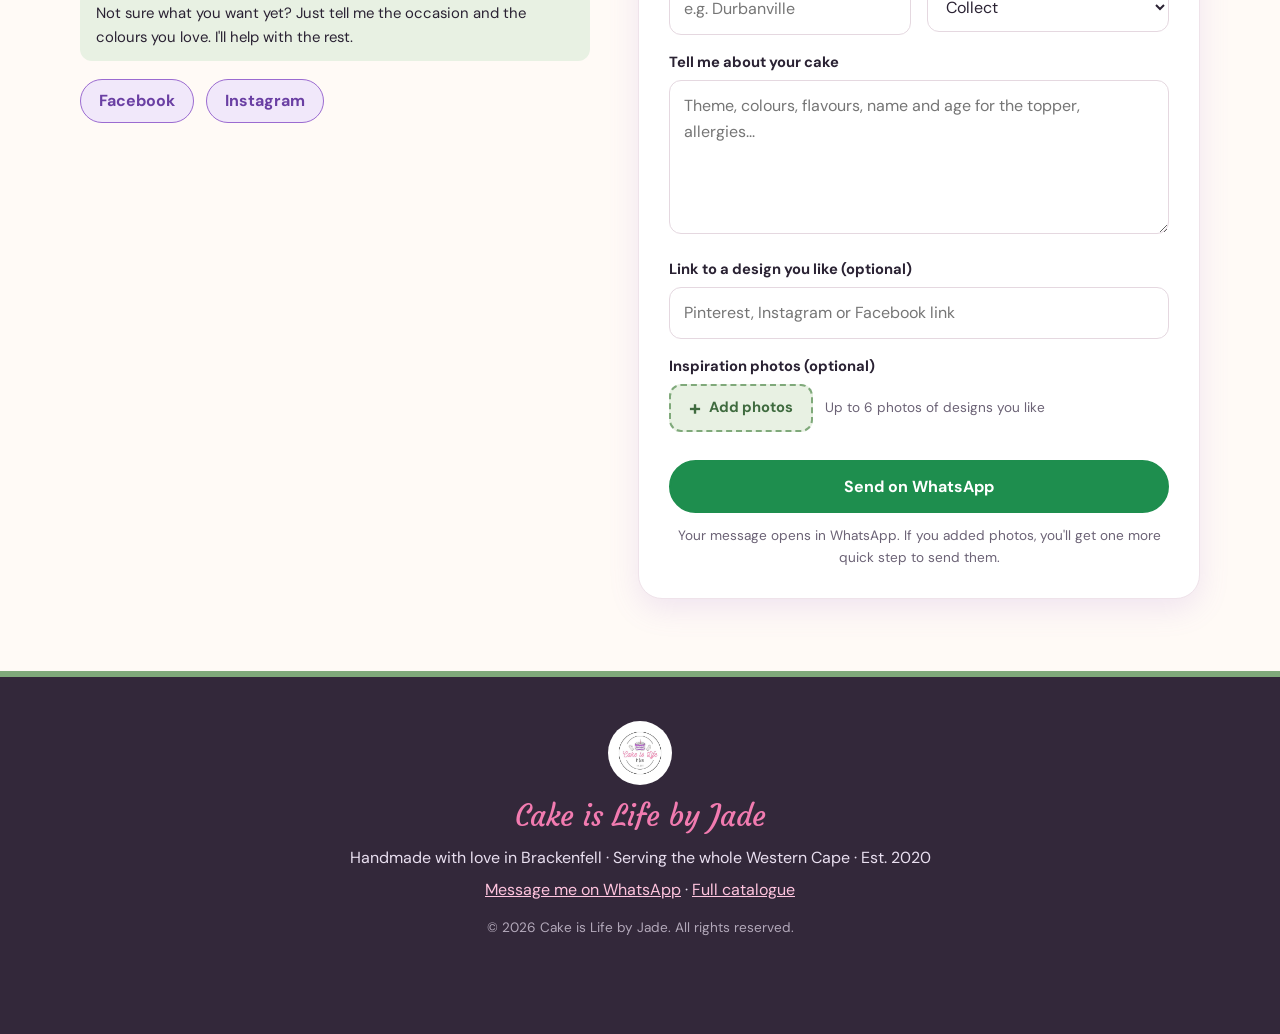
==== commit b70bdb84: "Add files via upload" ====
--- a/index.html
+++ b/index.html
@@ -39,7 +39,7 @@
 
   <link rel="preconnect" href="https://fonts.googleapis.com">
   <link rel="preconnect" href="https://fonts.gstatic.com" crossorigin>
-  <link href="https://fonts.googleapis.com/css2?family=Courgette&family=DM+Sans:wght@400;500;700&display=swap" rel="stylesheet">
+  <link href="https://fonts.googleapis.com/css2?family=Courgette&family=DM+Sans:wght@400;500;700&family=Saira+Condensed:wght@500;600&display=swap" rel="stylesheet">
   <link rel="stylesheet" href="style.css">
 </head>
 <body>
@@ -63,14 +63,16 @@
     <div class="wrap header-inner">
       <a class="brand" href="#top" aria-label="Cake is Life by Jade - home">
         <img src="logo.png" alt="" width="52" height="52">
-        <span class="brand-text">Cake is Life</span>
+        <span class="brand-text"><span class="bt-main">Cake is Life</span><span class="bt-by">by Jade</span></span>
       </a>
       <button class="nav-toggle" aria-label="Open menu" aria-expanded="false" aria-controls="nav">
         <span></span><span></span><span></span>
       </button>
       <nav id="nav" class="nav" aria-label="Main">
+        <a href="#top">Home</a>
         <a href="#gallery">Gallery</a>
         <a href="#cakes">What I Bake</a>
+        <a href="#designer">Cake Designer</a>
         <a href="#about">About</a>
         <a href="#how">How to Order</a>
         <a href="#order" class="btn btn-small">Order a Cake</a>
@@ -206,6 +208,55 @@
       </div>
     </section>
 
+    <!-- ============ CAKE DESIGNER ============ -->
+    <section class="section" id="designer">
+      <div class="wrap">
+        <h2 class="section-title">Design your <span class="script">dream cake</span></h2>
+        <p class="section-sub">Play with tiers, colours and little extras, then send your sketch straight to Jade. She'll bring it to life and make it even better.</p>
+
+        <div class="designer">
+          <div class="designer-preview">
+            <svg id="cdSvg" viewBox="0 0 300 340" role="img" aria-label="Preview of your cake design"></svg>
+            <p class="designer-note">A quick sketch of your idea. Jade makes the real cake by hand, with your changes and her own creative touches.</p>
+          </div>
+
+          <div class="designer-controls">
+            <fieldset class="cd-group">
+              <legend>How many tiers?</legend>
+              <div class="seg" id="cdTiers">
+                <button type="button" data-tiers="1" aria-pressed="false">1 tier</button>
+                <button type="button" data-tiers="2" aria-pressed="true">2 tiers</button>
+                <button type="button" data-tiers="3" aria-pressed="false">3 tiers</button>
+              </div>
+            </fieldset>
+
+            <fieldset class="cd-group">
+              <legend>Cake colour: <span id="cdColorName"></span></legend>
+              <div class="swatches" id="cdColors"></div>
+            </fieldset>
+
+            <fieldset class="cd-group">
+              <legend>Little extras</legend>
+              <div class="checks">
+                <label class="check"><input type="checkbox" id="cdBows" checked> Ribbon bows</label>
+                <label class="check"><input type="checkbox" id="cdPearls" checked> Gold pearls</label>
+                <label class="check"><input type="checkbox" id="cdDrip"> Chocolate drip</label>
+                <label class="check"><input type="checkbox" id="cdLeaves" checked> Leaves &amp; greenery</label>
+              </div>
+            </fieldset>
+
+            <div class="field">
+              <label for="cdTopper">What should the topper say?</label>
+              <input id="cdTopper" type="text" maxlength="28" value="Happy Birthday" autocomplete="off">
+            </div>
+
+            <button type="button" class="btn" id="cdUse">Use this design in my order</button>
+            <p class="fine" id="cdDone" role="status" hidden>Added to your order form below. You can still change anything.</p>
+          </div>
+        </div>
+      </div>
+    </section>
+
     <!-- ============ ABOUT ============ -->
     <section class="section" id="about">
       <div class="wrap about">
--- a/style.css
+++ b/style.css
@@ -99,9 +99,11 @@
 .header-inner { display: flex; align-items: center; justify-content: space-between; height: 68px; }
 .brand { display: flex; align-items: center; gap: 10px; text-decoration: none; color: var(--ink); }
 .brand img { border-radius: 50%; }
-.brand-text { font-family: var(--font-script); font-size: 1.5rem; color: var(--pink-deep); }
-
-.nav { display: flex; align-items: center; gap: 26px; }
+.brand-text { display: flex; flex-direction: column; align-items: center; line-height: 1; }
+.bt-main { font-family: var(--font-script); font-size: 1.6rem; color: #E8559A; }
+.bt-by { font-family: 'Saira Condensed', 'DM Sans', sans-serif; font-weight: 600; font-size: .78rem; letter-spacing: .28em; text-transform: uppercase; color: var(--ink); margin-top: 3px; padding-left: .28em; }
+
+.nav { display: flex; align-items: center; gap: 22px; }
 .nav a { text-decoration: none; color: var(--ink); font-weight: 500; }
 .nav a:hover { color: var(--pink-deep); }
 .nav a.btn { color: #fff; }
@@ -276,6 +278,43 @@
 .photo-step[hidden], .photo-step [hidden] { display: none; }
 .photo-step h3 { font-size: 1.15rem; }
 .photo-step .btn { margin: 4px 4px 0; }
+
+
+/* ---------- Cake designer ---------- */
+.designer { display: grid; grid-template-columns: 1fr 1fr; gap: 40px; align-items: start; }
+.designer-preview {
+  position: sticky; top: 92px;
+  background: #fff; border: 2px dashed var(--sage); border-radius: 24px; padding: 18px 18px 14px;
+  box-shadow: var(--shadow);
+  background-image: radial-gradient(circle at 20% 15%, var(--sage-soft), transparent 55%), radial-gradient(circle at 85% 90%, var(--pink-soft), transparent 55%);
+}
+.designer-preview svg { width: 100%; height: auto; max-height: 440px; display: block; margin: 0 auto; }
+.designer-note { font-size: .85rem; color: var(--muted); text-align: center; margin: 8px 0 0; }
+
+.cd-group { border: 0; padding: 0; margin: 0 0 22px; min-width: 0; }
+.cd-group legend { font-weight: 700; font-size: .95rem; margin-bottom: 10px; padding: 0; }
+#cdColorName { color: var(--pink-deep); }
+
+.seg { display: inline-flex; border: 2px solid var(--pink-deep); border-radius: 999px; overflow: hidden; }
+.seg button {
+  font: inherit; font-weight: 700; padding: 10px 22px; border: 0; background: #fff; color: var(--pink-deep); cursor: pointer;
+}
+.seg button + button { border-left: 2px solid var(--pink-deep); }
+.seg button[aria-pressed="true"] { background: var(--pink-deep); color: #fff; }
+.seg button:focus-visible, .swatch:focus-visible { outline: 3px solid var(--purple); outline-offset: 2px; }
+
+.swatches { display: flex; flex-wrap: wrap; gap: 12px; }
+.swatch {
+  width: 40px; height: 40px; border-radius: 50%; cursor: pointer; padding: 0;
+  border: 3px solid #fff; box-shadow: 0 0 0 1.5px #D9CFC9, 0 3px 8px rgba(42, 34, 51, .15);
+  transition: transform .12s;
+}
+.swatch:hover { transform: scale(1.1); }
+.swatch[aria-pressed="true"] { box-shadow: 0 0 0 3px var(--pink-deep), 0 3px 8px rgba(42, 34, 51, .2); }
+
+.checks { display: grid; grid-template-columns: 1fr 1fr; gap: 8px 16px; }
+.check { display: flex; align-items: center; gap: 10px; font-weight: 500; margin: 0; cursor: pointer; }
+.check input { width: 20px; height: 20px; accent-color: var(--pink-deep); flex: none; }
 
 /* ---------- Footer ---------- */
 .footer { background: #33283A; color: #E9DFF0; padding: 44px 0 90px; text-align: center; border-top: 6px solid var(--sage); }
@@ -329,6 +368,10 @@
   .about-img { max-width: 260px; margin: 0 auto; }
   .section-title.left { text-align: center; }
   .order { grid-template-columns: 1fr; }
+  .designer { grid-template-columns: 1fr; gap: 22px; }
+  .designer-preview { top: 72px; z-index: 5; padding: 10px 14px 8px; }
+  .designer-preview svg { max-height: 215px; }
+  .designer-note { display: none; }
 }
 
 /* ---------- Phone ---------- */
@@ -351,6 +394,8 @@
   .row { grid-template-columns: 1fr; gap: 0; }
   .form { padding: 22px; }
   .hero-actions .btn { flex: 1 1 100%; }
+  .bt-main { font-size: 1.45rem; }
+  .checks { grid-template-columns: 1fr; }
   .sprig { opacity: .25; }
 }
 
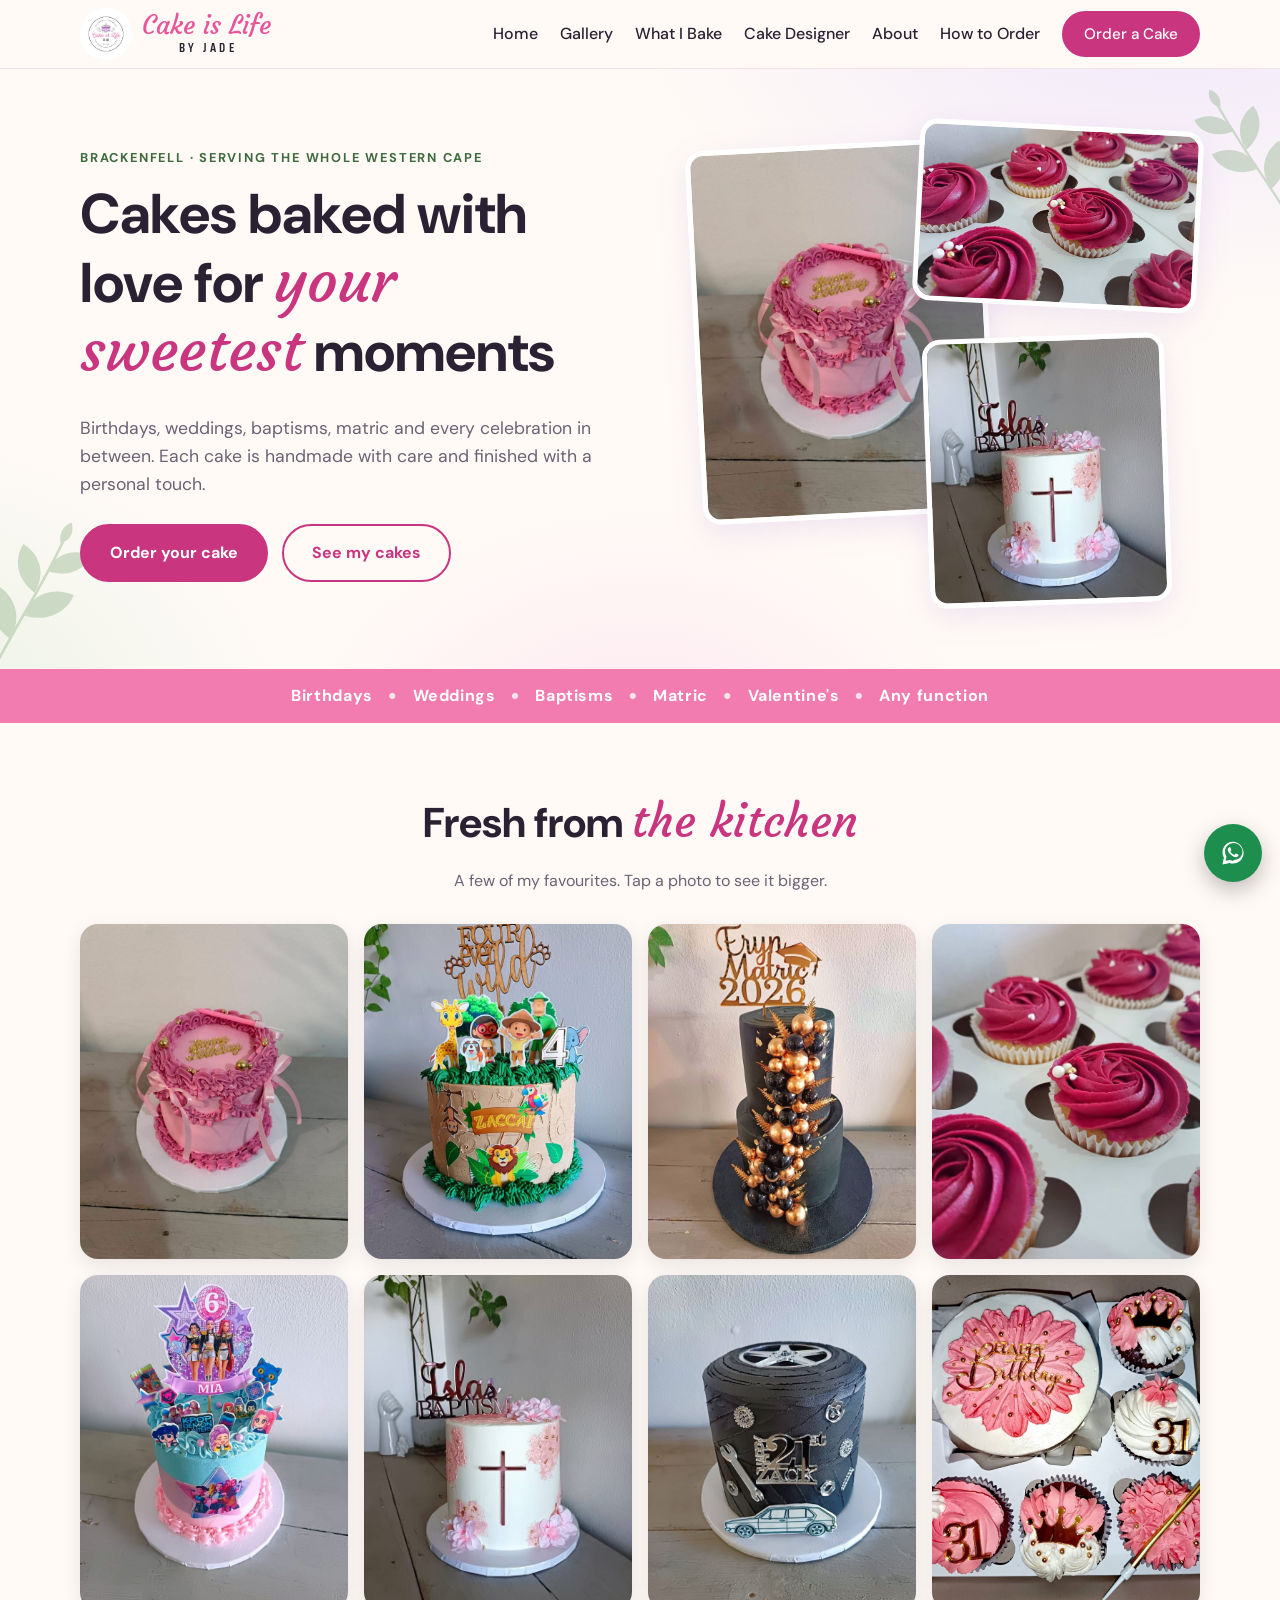
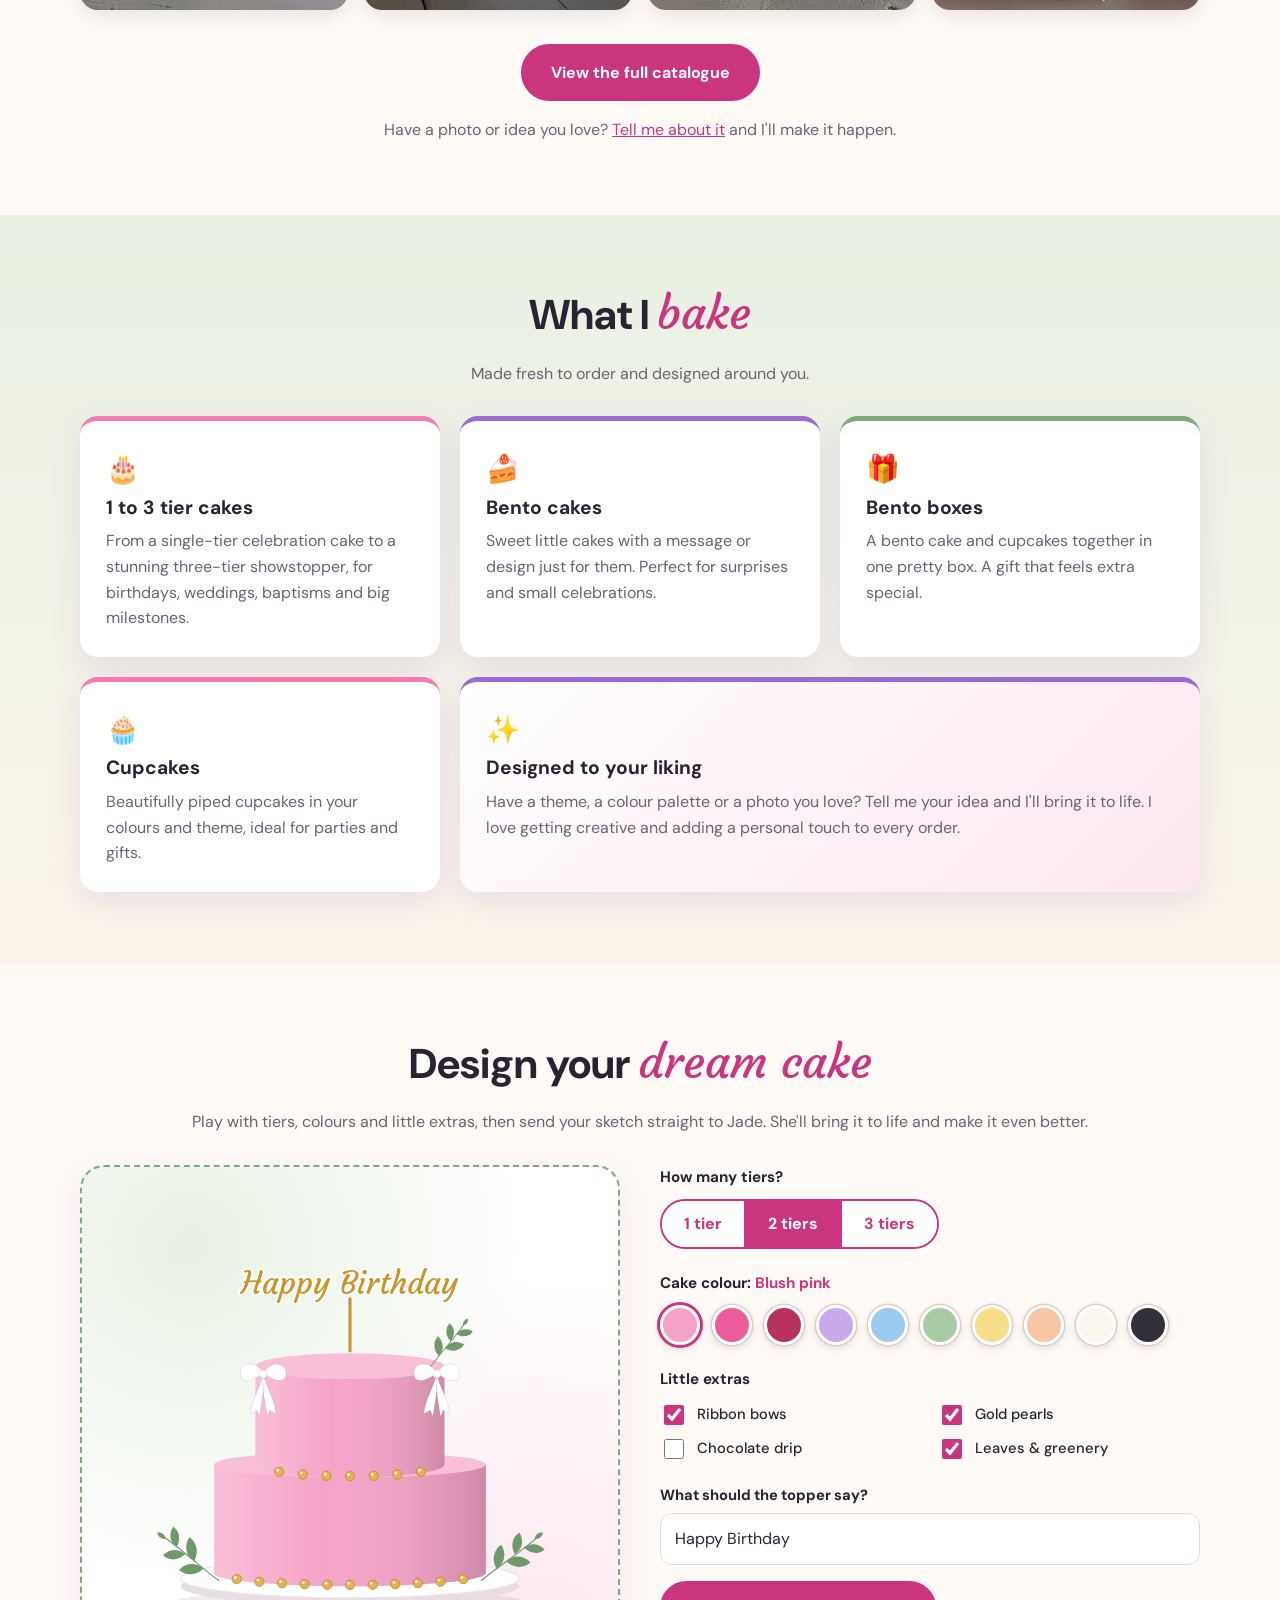
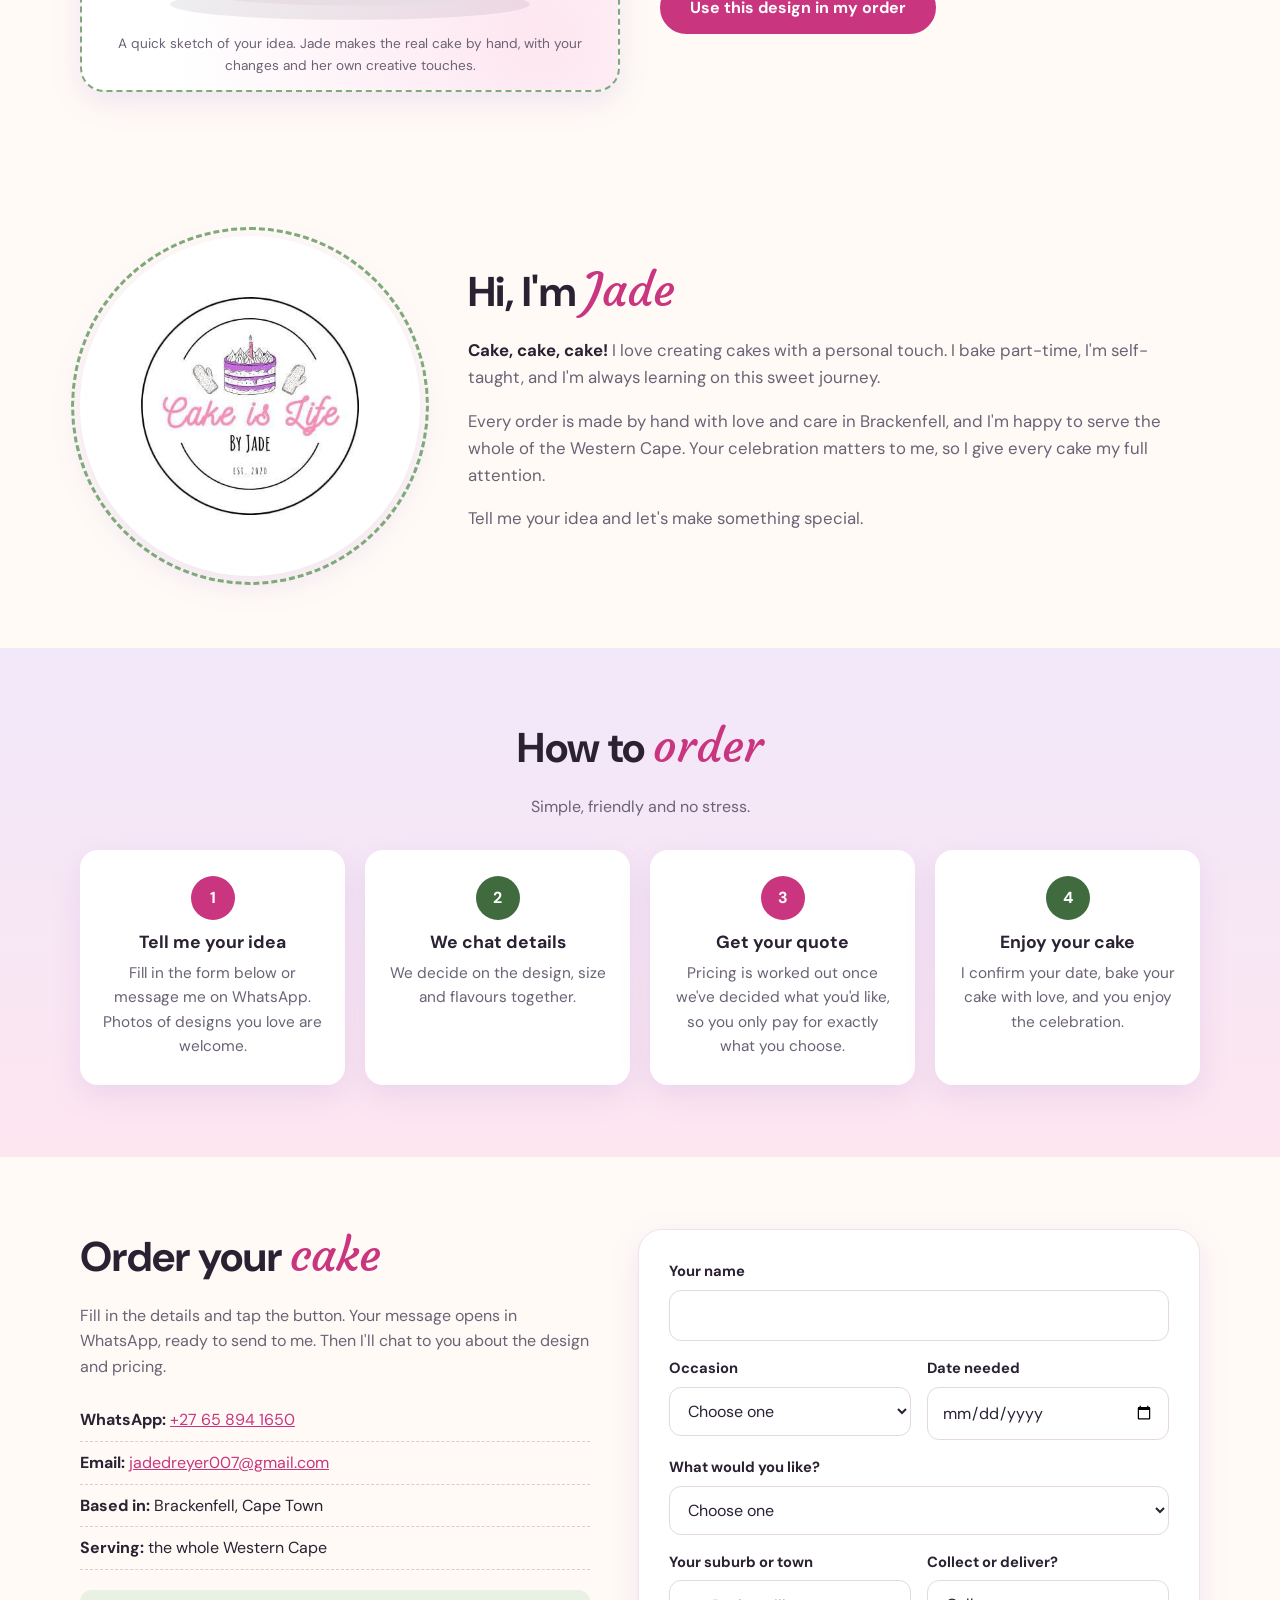
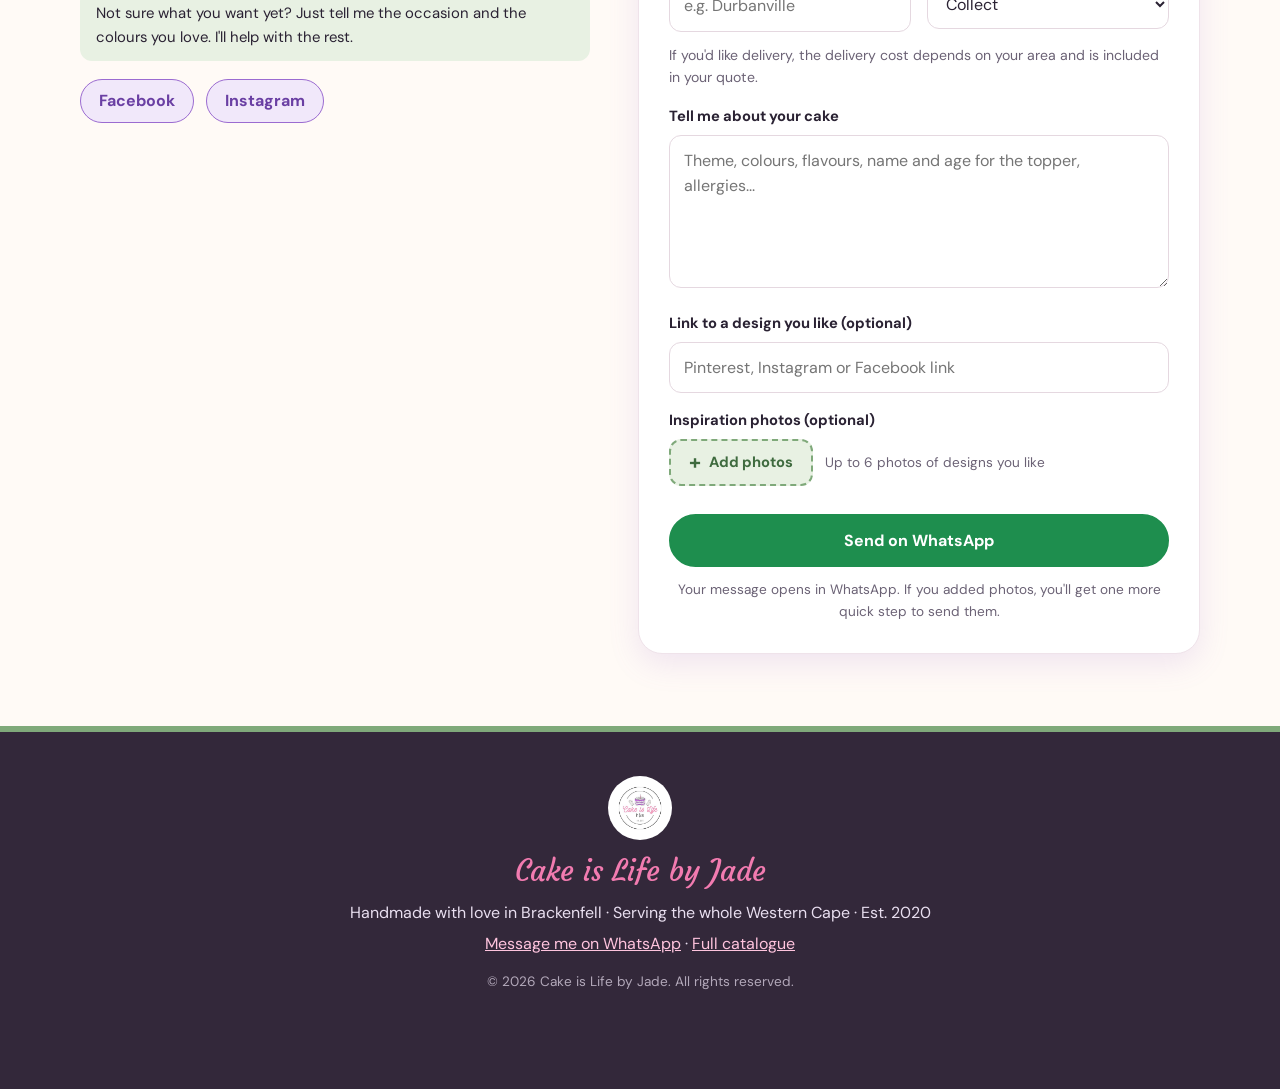
==== commit d18cd798: "Add files via upload" ====
--- a/index.html
+++ b/index.html
@@ -342,24 +342,18 @@
               <input id="f-date" name="date" type="date" required>
             </div>
           </div>
-          <div class="row">
-            <div class="field">
-              <label for="f-type">What would you like?</label>
-              <select id="f-type" name="type" required>
-                <option value="">Choose one</option>
-                <option>1 tier cake</option>
-                <option>2 tier cake</option>
-                <option>3 tier cake</option>
-                <option>Bento cake</option>
-                <option>Bento box (with cupcakes)</option>
-                <option>Cupcakes</option>
-                <option>Not sure yet</option>
-              </select>
-            </div>
-            <div class="field">
-              <label for="f-servings">How many people?</label>
-              <input id="f-servings" name="servings" type="text" inputmode="numeric" placeholder="e.g. 20">
-            </div>
+          <div class="field">
+            <label for="f-type">What would you like?</label>
+            <select id="f-type" name="type" required>
+              <option value="">Choose one</option>
+              <option>1 tier cake</option>
+              <option>2 tier cake</option>
+              <option>3 tier cake</option>
+              <option>Bento cake</option>
+              <option>Bento box (with cupcakes)</option>
+              <option>Cupcakes</option>
+              <option>Not sure yet</option>
+            </select>
           </div>
           <div class="row">
             <div class="field">
@@ -375,6 +369,7 @@
               </select>
             </div>
           </div>
+          <p class="hint">If you'd like delivery, the delivery cost depends on your area and is included in your quote.</p>
           <div class="field">
             <label for="f-details">Tell me about your cake</label>
             <textarea id="f-details" name="details" rows="5" placeholder="Theme, colours, flavours, name and age for the topper, allergies..." required></textarea>
--- a/style.css
+++ b/style.css
@@ -252,6 +252,7 @@
 textarea { resize: vertical; }
 .form-error { color: #B00020; font-weight: 700; margin-bottom: 12px; }
 .form-error[hidden] { display: none; }
+.hint { font-size: .88rem; color: var(--muted); margin: -4px 0 16px; }
 .fine { font-size: .85rem; color: var(--muted); text-align: center; margin: 12px 0 0; }
 
 /* Photo upload */
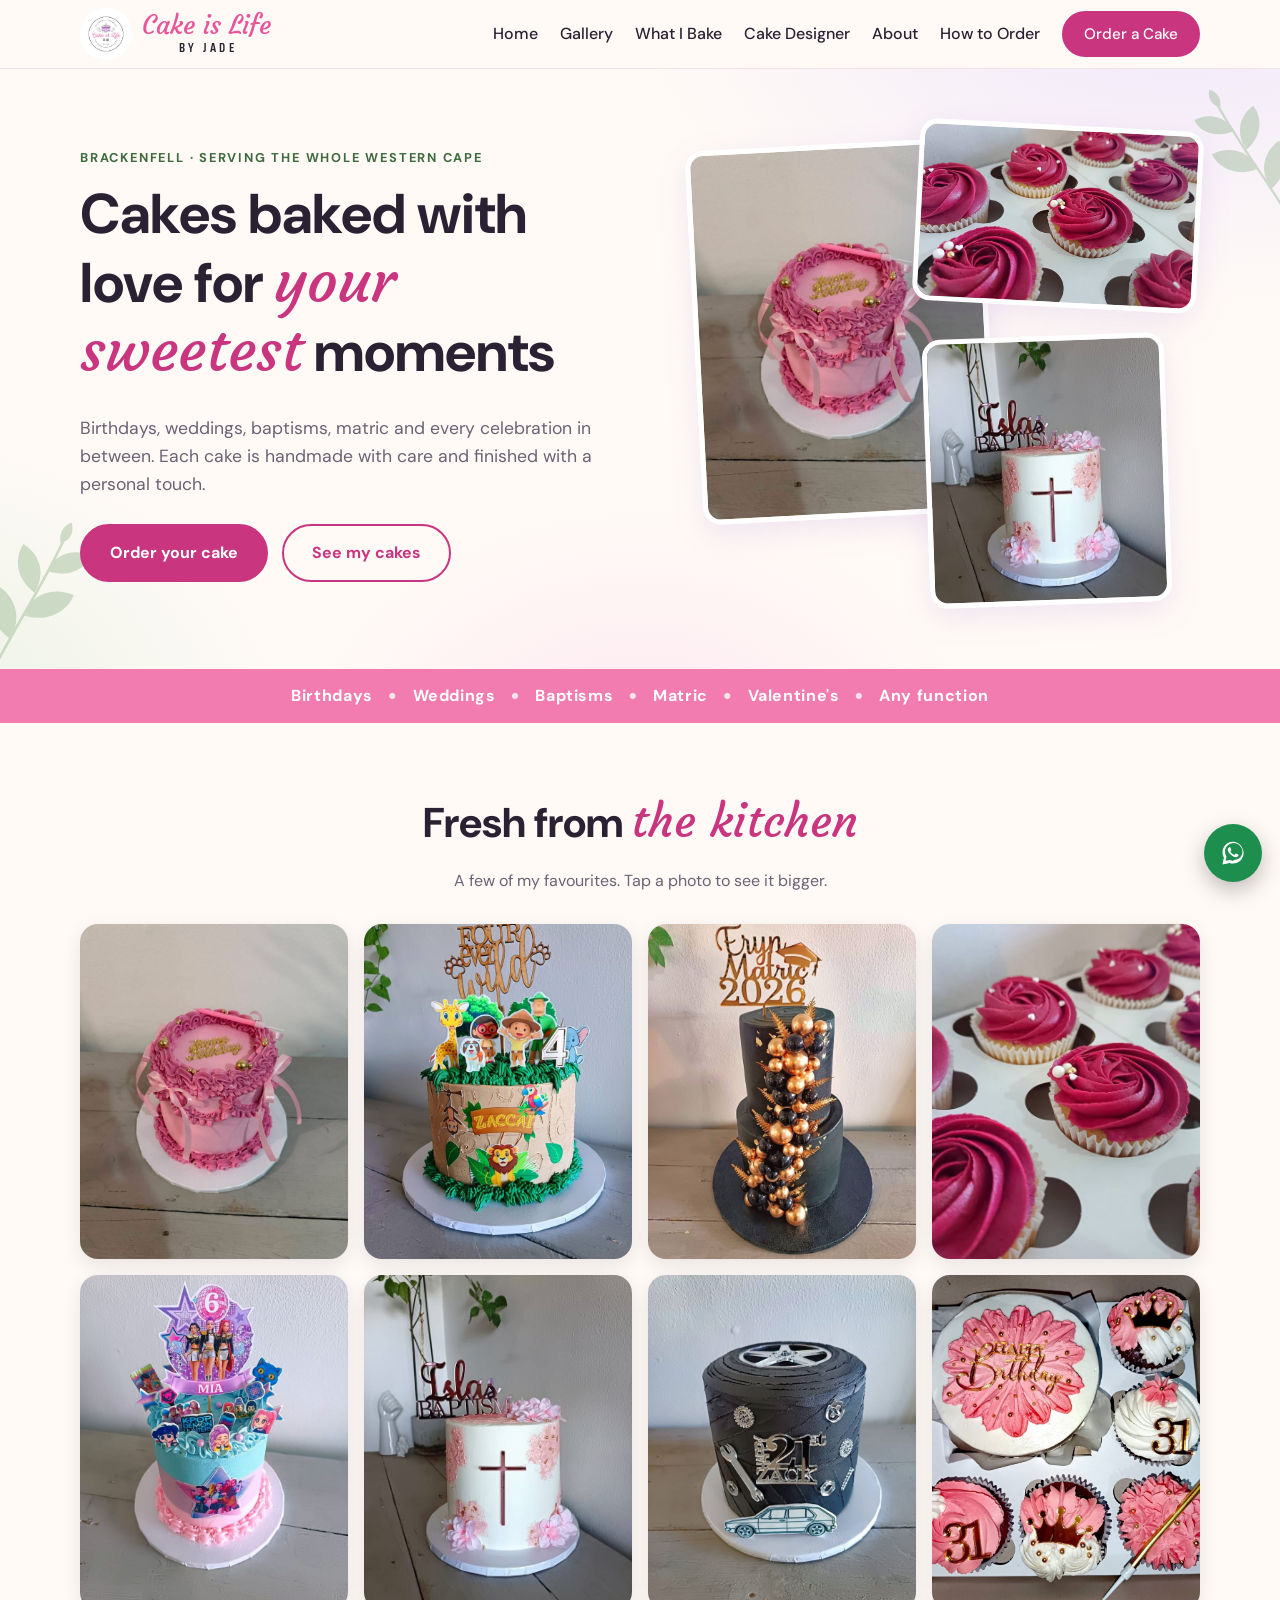
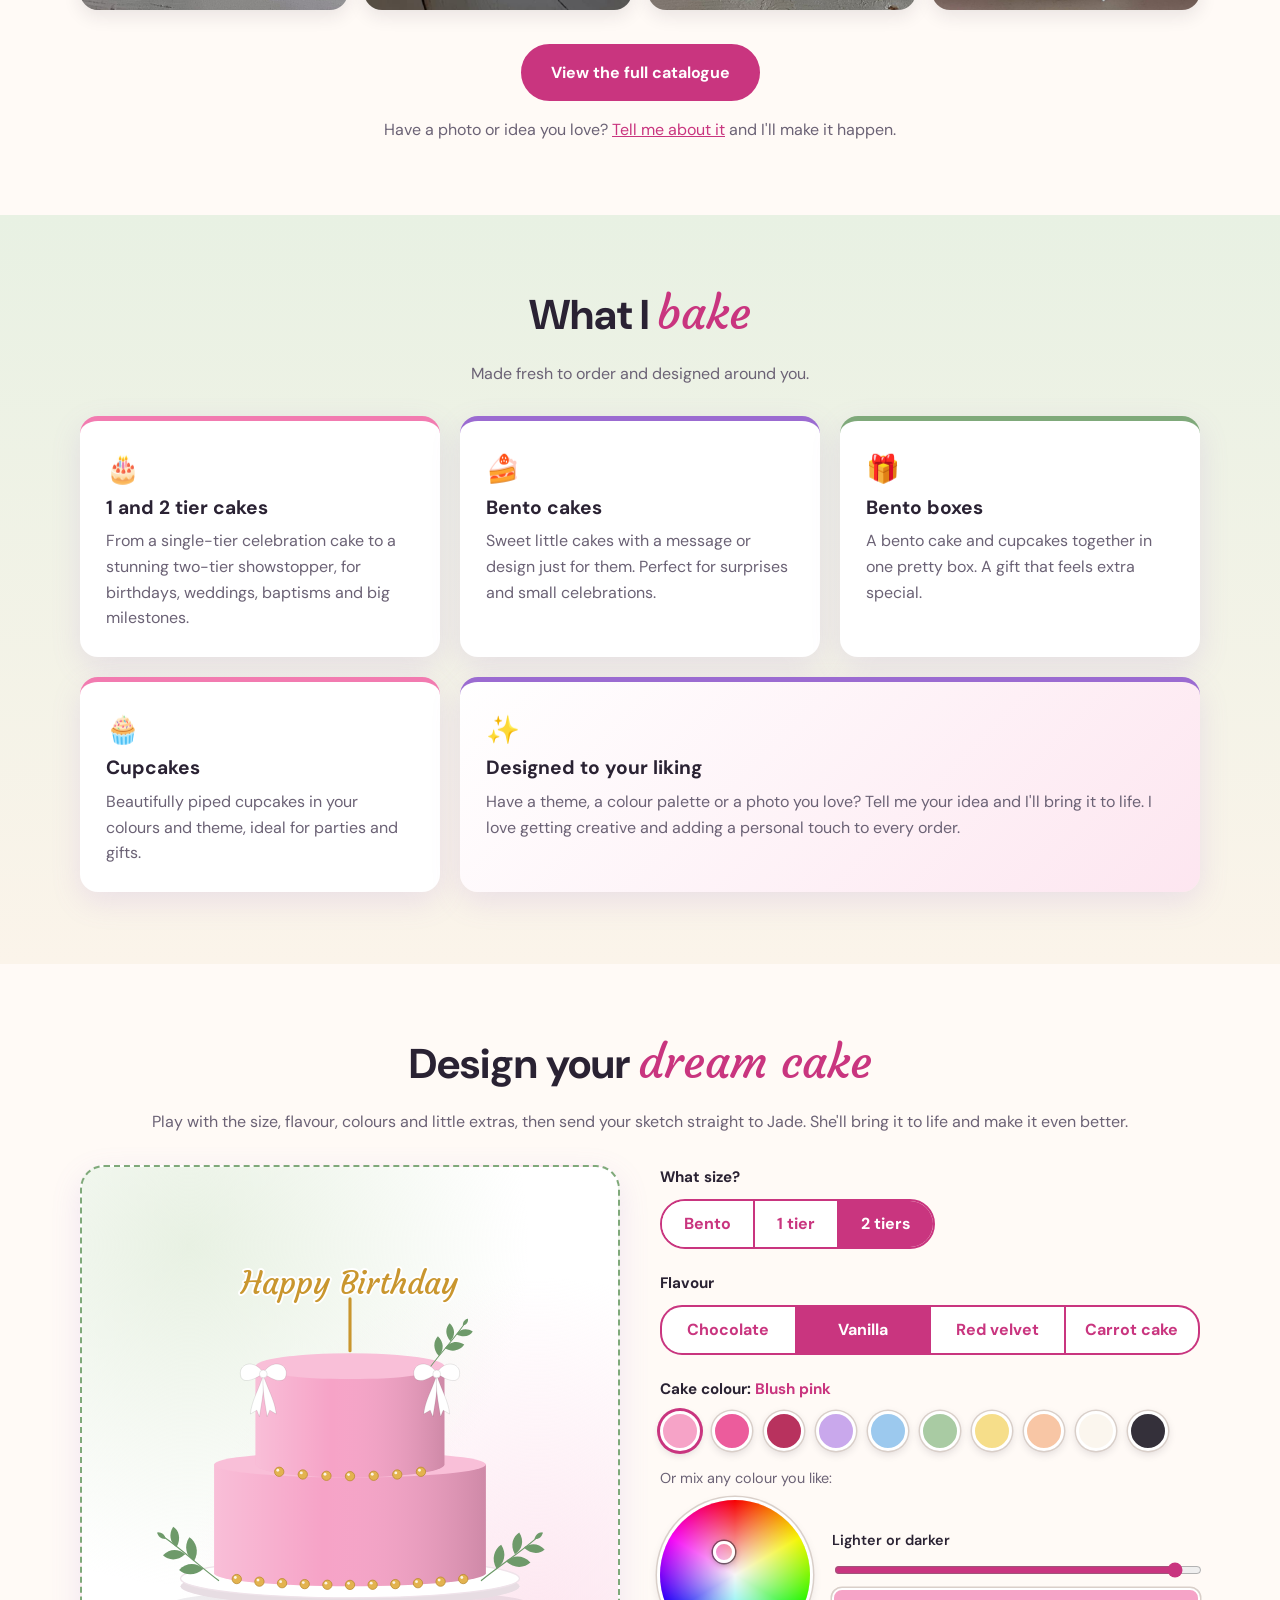
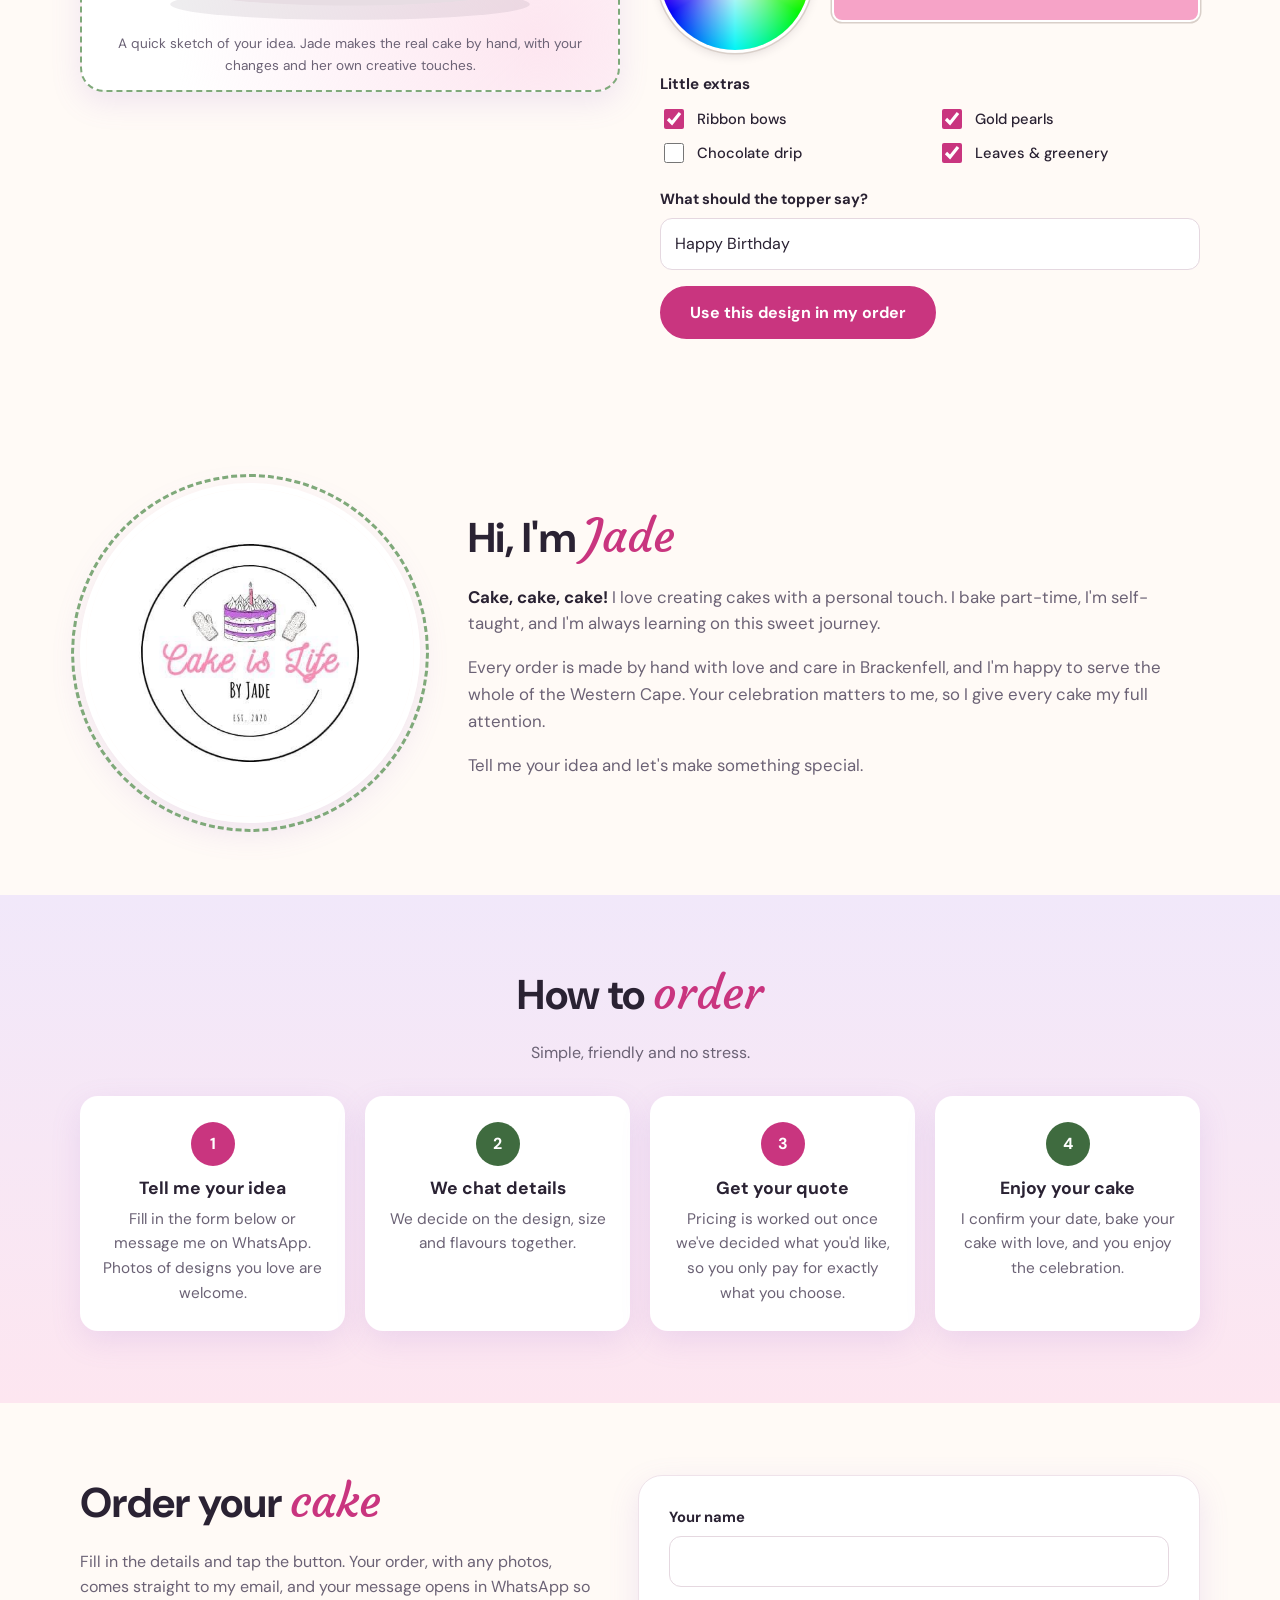
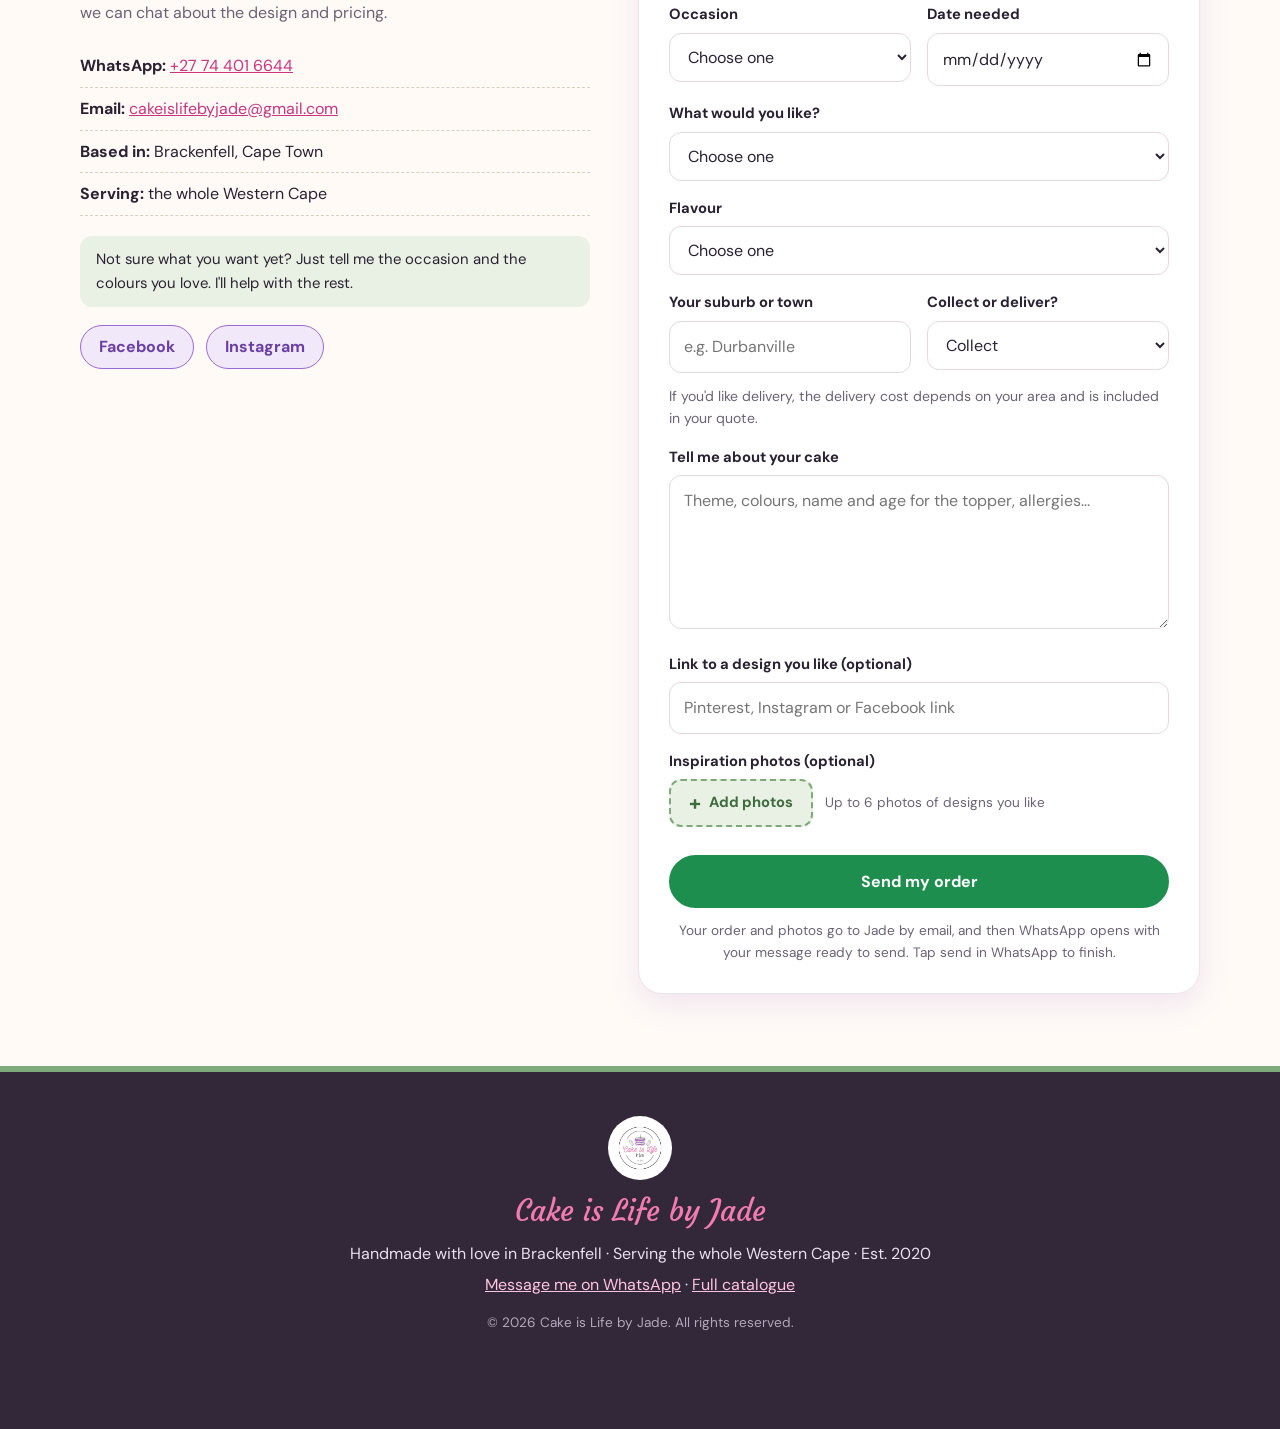
==== commit fabd9a75: "Add files via upload" ====
--- a/index.html
+++ b/index.html
@@ -181,8 +181,8 @@
         <div class="cards">
           <article class="card">
             <span class="card-icon" aria-hidden="true">&#127874;</span>
-            <h3>1 to 3 tier cakes</h3>
-            <p>From a single-tier celebration cake to a stunning three-tier showstopper, for birthdays, weddings, baptisms and big milestones.</p>
+            <h3>1 and 2 tier cakes</h3>
+            <p>From a single-tier celebration cake to a stunning two-tier showstopper, for birthdays, weddings, baptisms and big milestones.</p>
           </article>
           <article class="card">
             <span class="card-icon" aria-hidden="true">&#127856;</span>
@@ -212,7 +212,7 @@
     <section class="section" id="designer">
       <div class="wrap">
         <h2 class="section-title">Design your <span class="script">dream cake</span></h2>
-        <p class="section-sub">Play with tiers, colours and little extras, then send your sketch straight to Jade. She'll bring it to life and make it even better.</p>
+        <p class="section-sub">Play with the size, flavour, colours and little extras, then send your sketch straight to Jade. She'll bring it to life and make it even better.</p>
 
         <div class="designer">
           <div class="designer-preview">
@@ -222,17 +222,39 @@
 
           <div class="designer-controls">
             <fieldset class="cd-group">
-              <legend>How many tiers?</legend>
+              <legend>What size?</legend>
               <div class="seg" id="cdTiers">
+                <button type="button" data-tiers="0" aria-pressed="false">Bento</button>
                 <button type="button" data-tiers="1" aria-pressed="false">1 tier</button>
                 <button type="button" data-tiers="2" aria-pressed="true">2 tiers</button>
-                <button type="button" data-tiers="3" aria-pressed="false">3 tiers</button>
+              </div>
+            </fieldset>
+
+            <fieldset class="cd-group">
+              <legend>Flavour</legend>
+              <div class="seg seg-wrap" id="cdFlavours">
+                <button type="button" data-flavour="Chocolate" aria-pressed="false">Chocolate</button>
+                <button type="button" data-flavour="Vanilla" aria-pressed="true">Vanilla</button>
+                <button type="button" data-flavour="Red velvet" aria-pressed="false">Red velvet</button>
+                <button type="button" data-flavour="Carrot cake" aria-pressed="false">Carrot cake</button>
               </div>
             </fieldset>
 
             <fieldset class="cd-group">
               <legend>Cake colour: <span id="cdColorName"></span></legend>
               <div class="swatches" id="cdColors"></div>
+              <p class="cd-sub">Or mix any colour you like:</p>
+              <div class="wheel-row">
+                <div class="wheel" id="cdWheel" tabindex="0" role="application" aria-label="Colour wheel. Use the arrow keys to change the colour.">
+                  <div class="wheel-disc" id="cdWheelDisc"></div>
+                  <div class="wheel-dot" id="cdWheelDot"></div>
+                </div>
+                <div class="wheel-side">
+                  <label for="cdBright">Lighter or darker</label>
+                  <input type="range" id="cdBright" min="25" max="100" value="100">
+                  <span class="wheel-chip" id="cdChip" aria-hidden="true"></span>
+                </div>
+              </div>
             </fieldset>
 
             <fieldset class="cd-group">
@@ -308,7 +330,7 @@
       <div class="wrap order">
         <div class="order-info">
           <h2 class="section-title left">Order your <span class="script">cake</span></h2>
-          <p>Fill in the details and tap the button. Your message opens in WhatsApp, ready to send to me. Then I'll chat to you about the design and pricing.</p>
+          <p>Fill in the details and tap the button. Your order, with any photos, comes straight to my email, and your message opens in WhatsApp so we can chat about the design and pricing.</p>
           <ul class="contact-list">
             <li><strong>WhatsApp:</strong> <a id="waLink" href="#" target="_blank" rel="noopener"></a></li>
             <li id="emailRow" hidden><strong>Email:</strong> <a id="emailLink" href="#"></a></li>
@@ -320,6 +342,7 @@
         </div>
 
         <form class="form" id="orderForm" novalidate>
+          <input type="text" id="f-honey" tabindex="-1" autocomplete="off" aria-hidden="true" style="position:absolute;left:-9999px;width:1px;height:1px;opacity:0">
           <div class="field">
             <label for="f-name">Your name</label>
             <input id="f-name" name="name" type="text" autocomplete="name" required>
@@ -346,12 +369,22 @@
             <label for="f-type">What would you like?</label>
             <select id="f-type" name="type" required>
               <option value="">Choose one</option>
+              <option>Bento cake</option>
               <option>1 tier cake</option>
               <option>2 tier cake</option>
-              <option>3 tier cake</option>
-              <option>Bento cake</option>
               <option>Bento box (with cupcakes)</option>
               <option>Cupcakes</option>
+              <option>Not sure yet</option>
+            </select>
+          </div>
+          <div class="field">
+            <label for="f-flavour">Flavour</label>
+            <select id="f-flavour" name="flavour">
+              <option value="">Choose one</option>
+              <option>Chocolate</option>
+              <option>Vanilla</option>
+              <option>Red velvet</option>
+              <option>Carrot cake</option>
               <option>Not sure yet</option>
             </select>
           </div>
@@ -372,7 +405,7 @@
           <p class="hint">If you'd like delivery, the delivery cost depends on your area and is included in your quote.</p>
           <div class="field">
             <label for="f-details">Tell me about your cake</label>
-            <textarea id="f-details" name="details" rows="5" placeholder="Theme, colours, flavours, name and age for the topper, allergies..." required></textarea>
+            <textarea id="f-details" name="details" rows="5" placeholder="Theme, colours, name and age for the topper, allergies..." required></textarea>
           </div>
           <div class="field">
             <label for="f-link">Link to a design you like (optional)</label>
@@ -392,12 +425,13 @@
           </div>
 
           <p class="form-error" id="formError" role="alert" hidden></p>
-          <button class="btn btn-wa" type="submit">Send on WhatsApp</button>
-          <p class="fine">Your message opens in WhatsApp. If you added photos, you'll get one more quick step to send them.</p>
+          <button class="btn btn-wa" type="submit" id="sendBtn">Send my order</button>
+          <p class="fine" id="sendNote">Your order and photos go to Jade by email, and then WhatsApp opens with your message ready to send. Tap send in WhatsApp to finish.</p>
+          <p class="sent-ok" id="sentOk" role="status" hidden>Your order has been emailed to Jade. Now tap send in WhatsApp so she can reply to you.</p>
 
           <div class="photo-step" id="photoStep" hidden>
             <h3>Last step: send your photos</h3>
-            <p id="photoStepText">Your message is ready in WhatsApp. Now send your photos to Jade in the same chat.</p>
+            <p id="photoStepText">We could not email your photos just now. Please send them to Jade in the same WhatsApp chat.</p>
             <button type="button" class="btn" id="sharePhotos">Send my photos</button>
             <a class="btn btn-ghost" id="reopenChat" href="#" target="_blank" rel="noopener">Open chat with Jade</a>
             <p class="fine" id="photoFallback" hidden>If the button doesn't open WhatsApp: open your chat with Jade, tap the + or paperclip, choose Gallery or Photos, and pick the same photos.</p>
--- a/style.css
+++ b/style.css
@@ -374,6 +374,29 @@
   .designer-preview svg { max-height: 215px; }
   .designer-note { display: none; }
 }
+
+/* Flavour buttons sit in a neat grid */
+.seg-wrap { display: grid; grid-template-columns: repeat(4, 1fr); gap: 2px; background: var(--pink-deep); border-radius: 22px; }
+.seg-wrap button { padding: 10px 8px; border-left: 0 !important; }
+@media (max-width: 720px) { .seg-wrap { grid-template-columns: repeat(2, 1fr); } }
+
+/* Colour wheel */
+.cd-sub { font-size: .9rem; color: var(--muted); margin: 16px 0 10px; }
+.wheel-row { display: flex; align-items: center; gap: 22px; flex-wrap: wrap; }
+.wheel { position: relative; width: 150px; height: 150px; border-radius: 50%; touch-action: none; cursor: crosshair; flex: none; box-shadow: 0 0 0 3px #fff, 0 0 0 4.5px #D9CFC9, 0 4px 12px rgba(42, 34, 51, .18); }
+.wheel:focus-visible { outline: 3px solid var(--purple); outline-offset: 5px; }
+.wheel-disc { position: absolute; inset: 0; border-radius: 50%;
+  background: radial-gradient(circle closest-side, #fff 0%, rgba(255, 255, 255, 0) 100%),
+              conic-gradient(#f00, #ff0, #0f0, #0ff, #00f, #f0f, #f00); }
+.wheel-dot { position: absolute; width: 22px; height: 22px; margin: -11px 0 0 -11px; border-radius: 50%; border: 3px solid #fff; box-shadow: 0 0 0 1.5px rgba(0, 0, 0, .45), 0 2px 6px rgba(0, 0, 0, .3); pointer-events: none; }
+.wheel-side { display: flex; flex-direction: column; gap: 8px; min-width: 150px; flex: 1; }
+.wheel-side label { font-weight: 600; font-size: .9rem; margin: 0; }
+.wheel-side input[type="range"] { width: 100%; accent-color: var(--pink-deep); }
+.wheel-chip { display: block; height: 34px; border-radius: 10px; border: 2px solid #fff; box-shadow: 0 0 0 1.5px #D9CFC9; }
+
+.sent-ok { margin: 14px 0 0; padding: 12px 14px; border-radius: 12px; background: var(--sage-soft); color: #2F5A2F; font-weight: 600; text-align: center; }
+.sent-ok[hidden] { display: none; }
+.btn[disabled] { opacity: .7; cursor: wait; }
 
 /* ---------- Phone ---------- */
 @media (max-width: 720px) {
